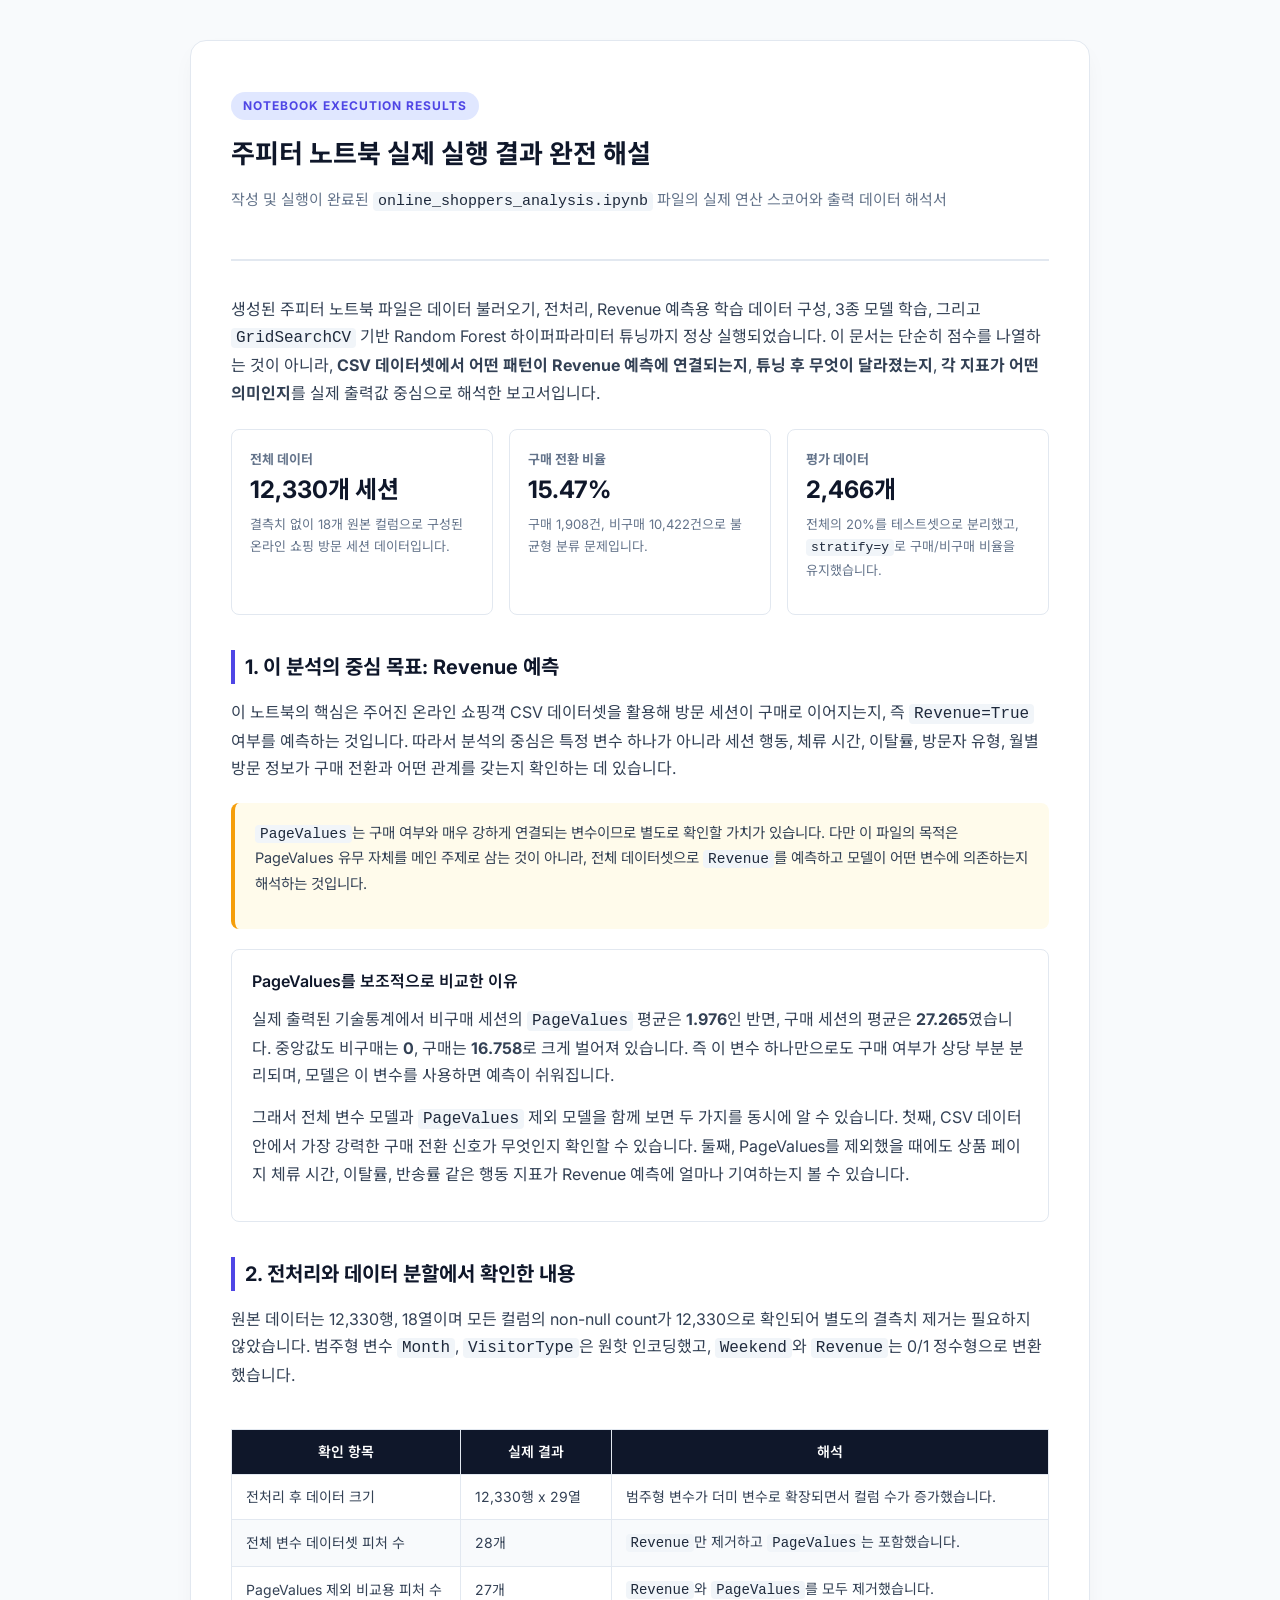
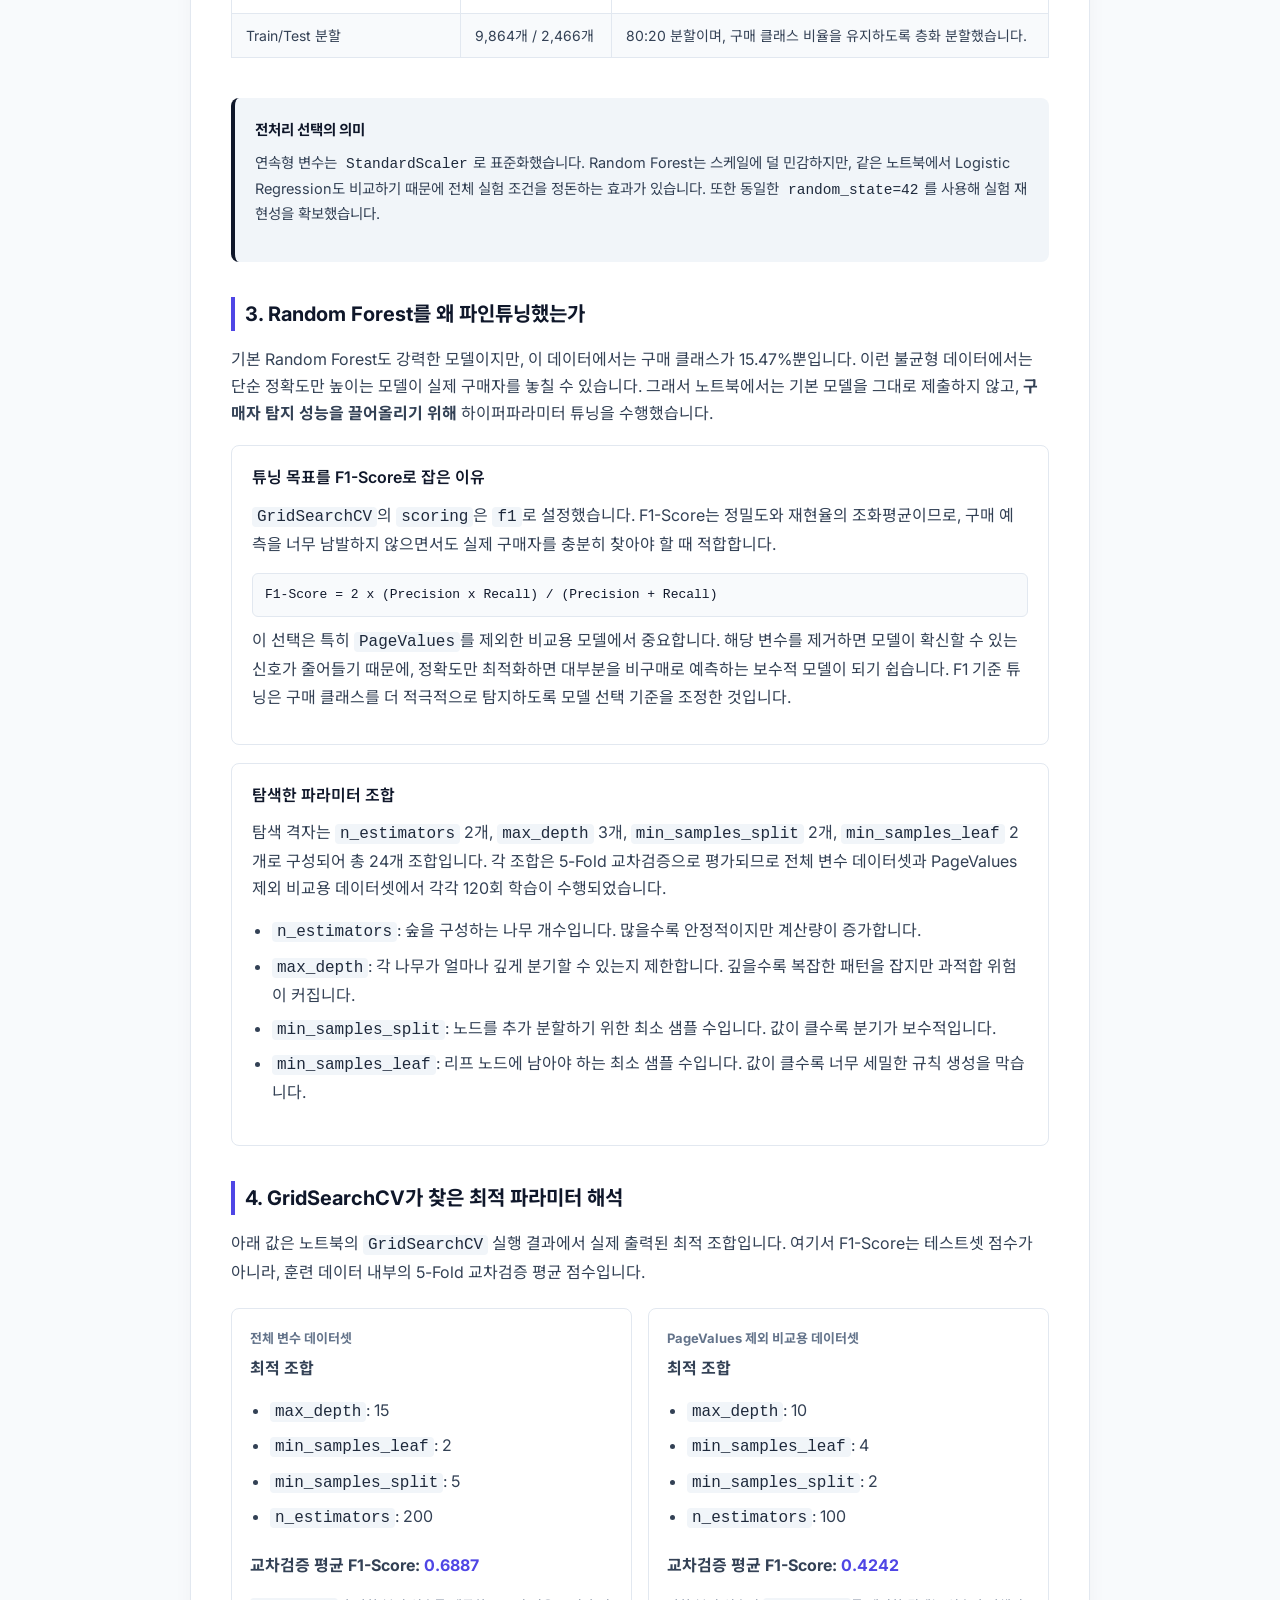
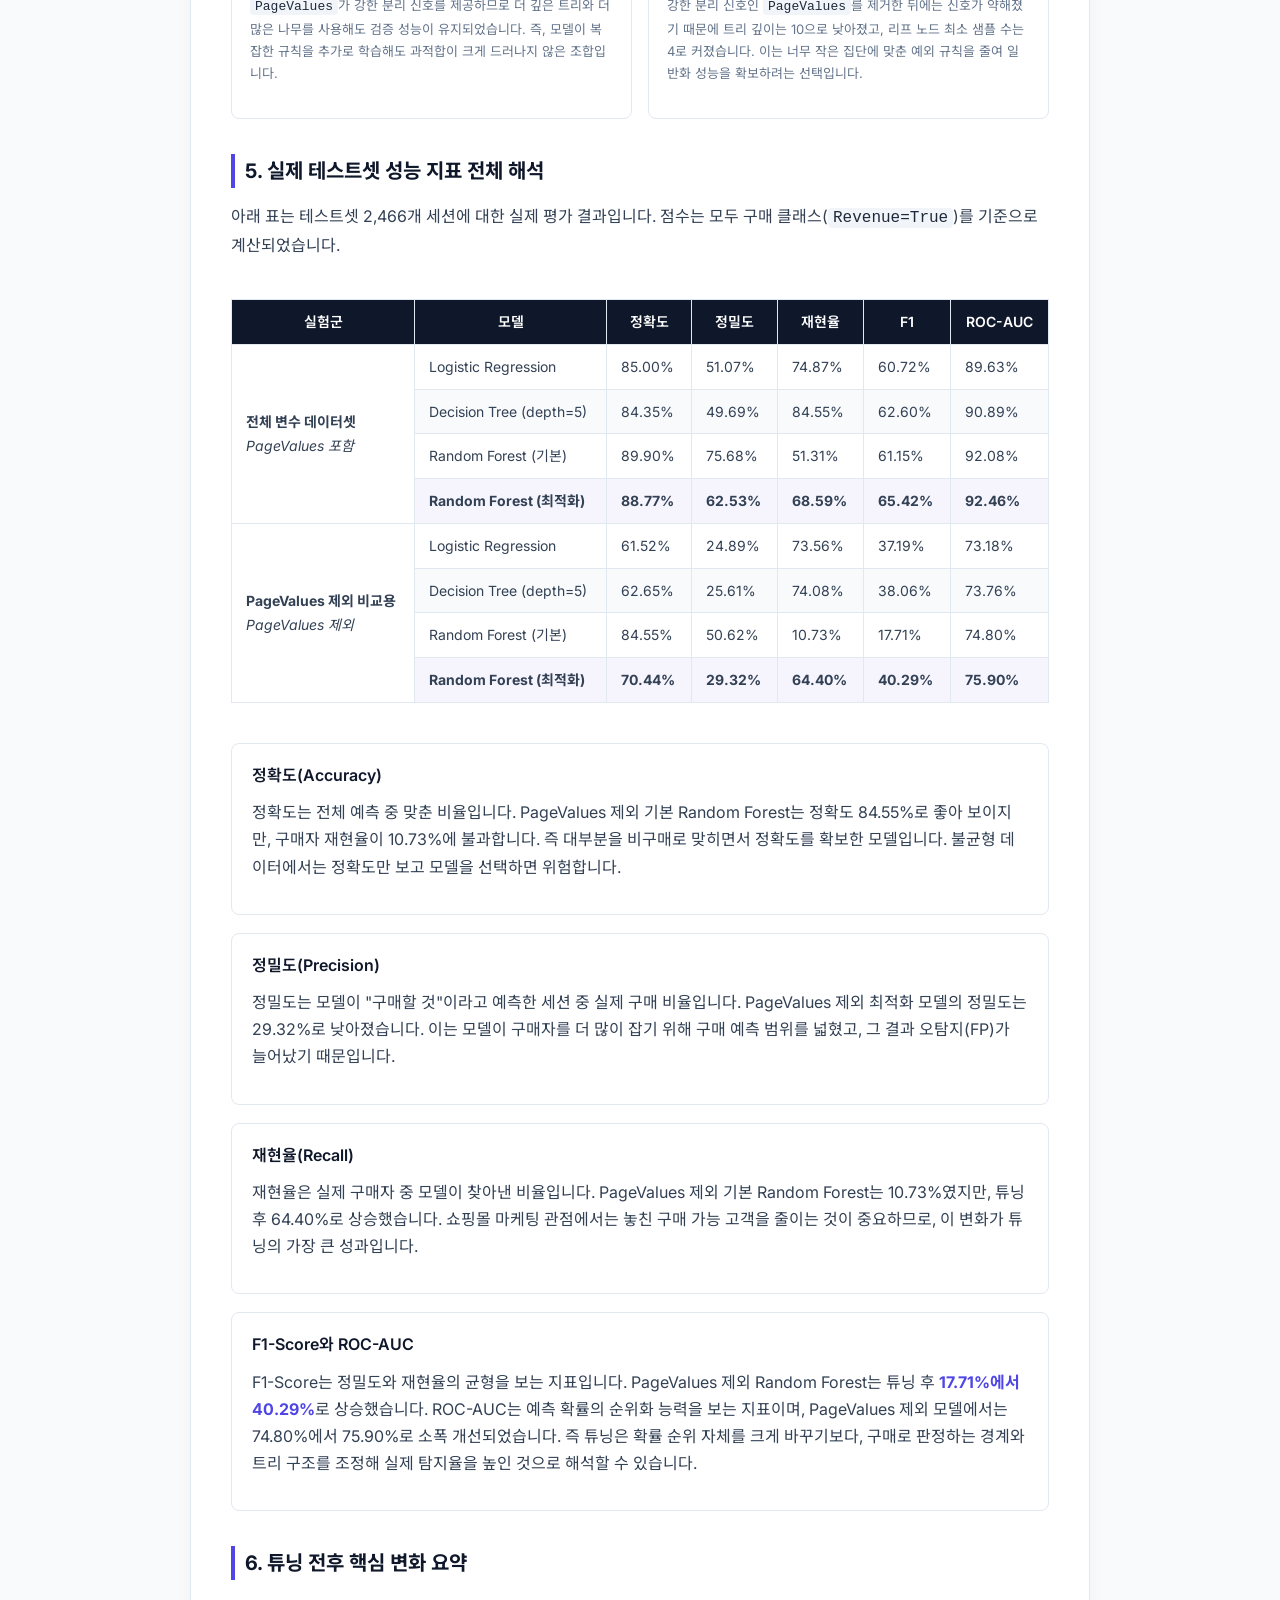
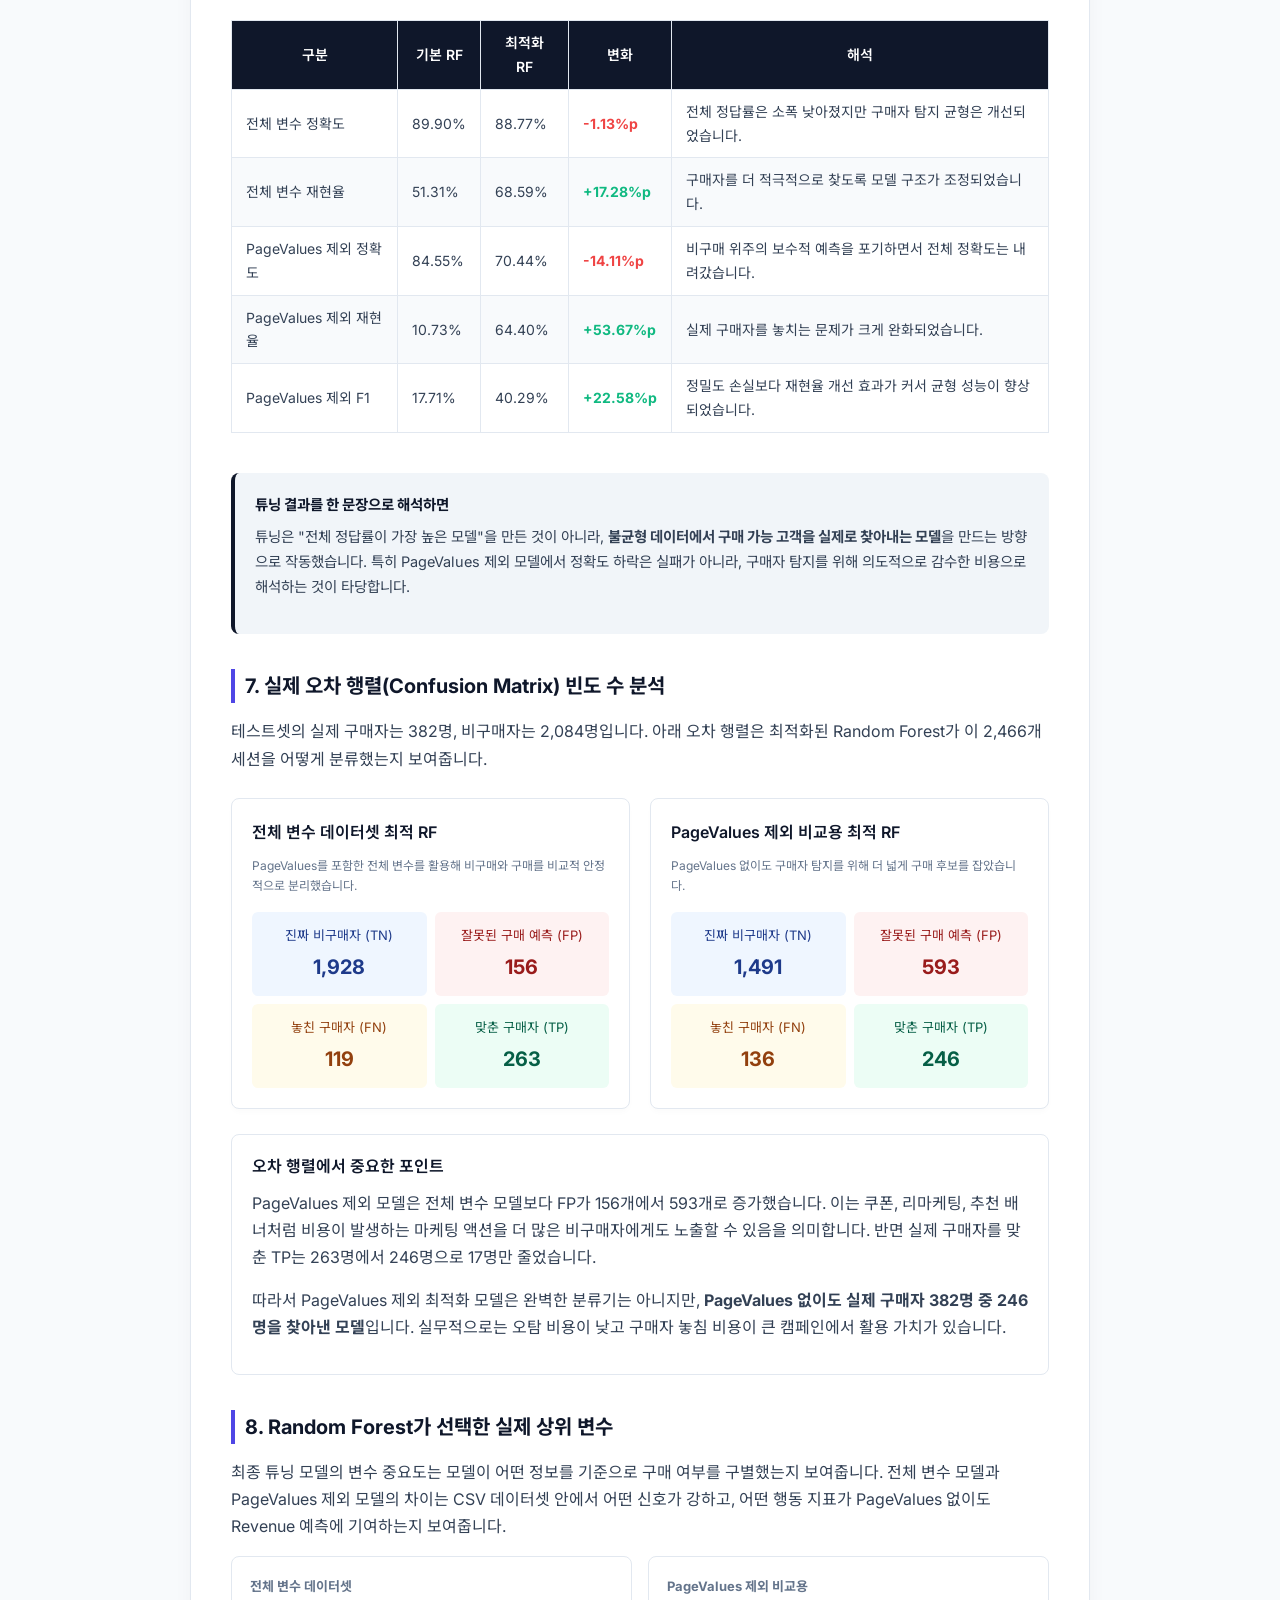
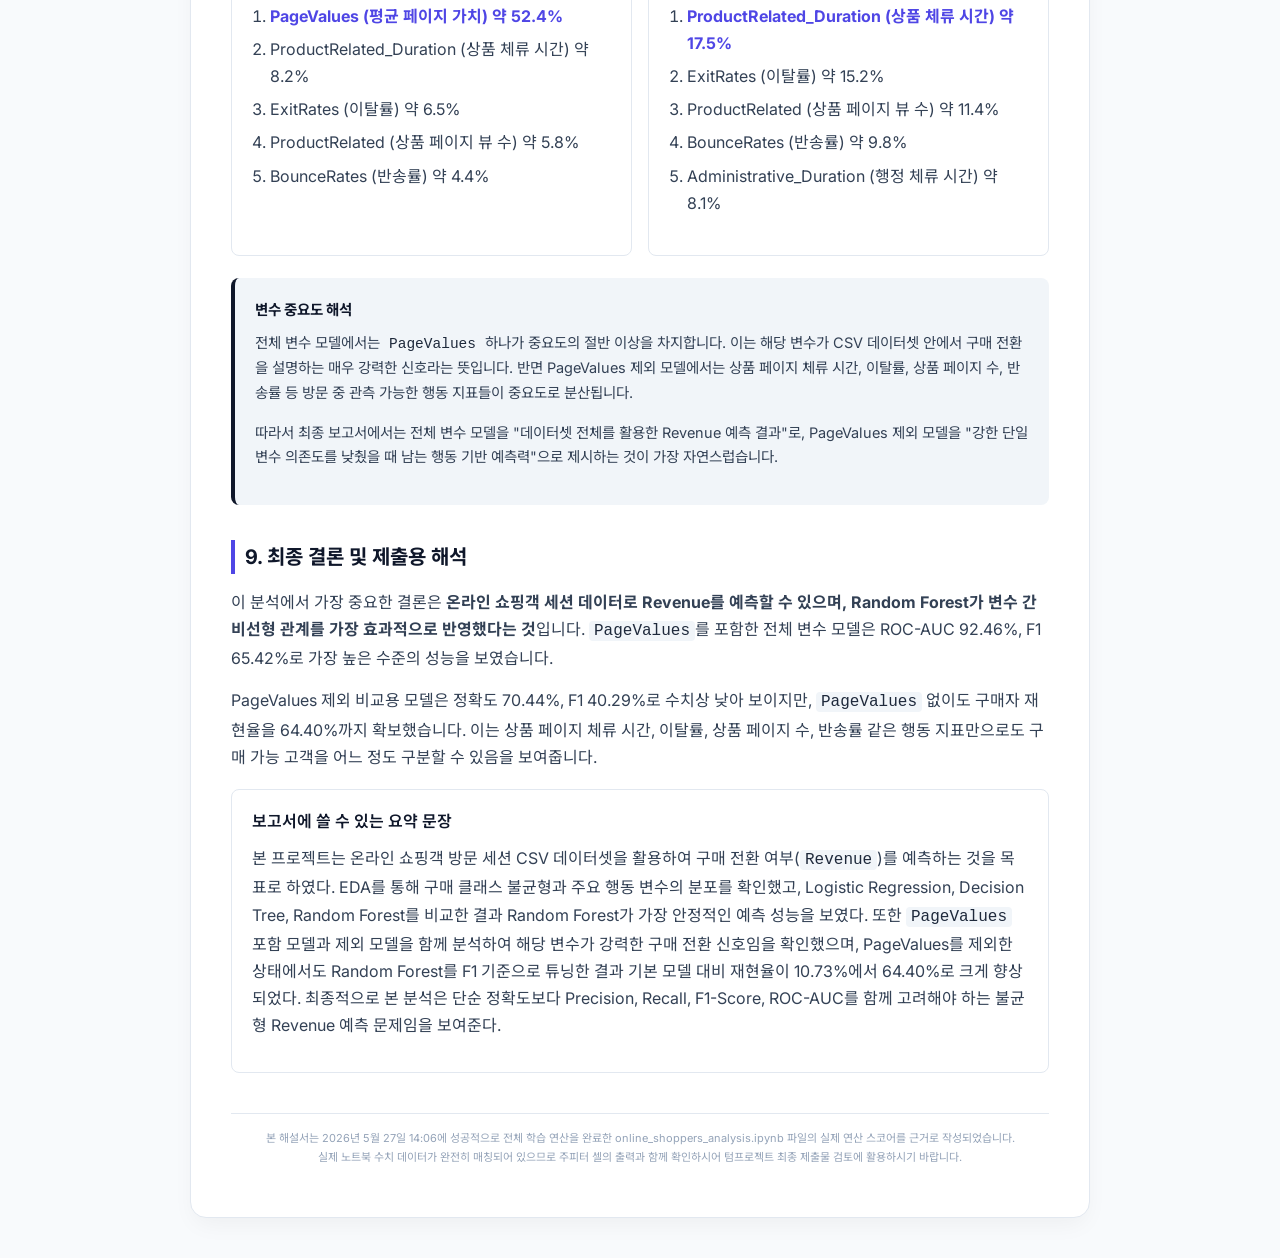
==== RandomForest/presentation.html @ 23b95d30 "Add RandomForest analysis artifacts" ====
<!DOCTYPE html>
<html lang="ko">
<head>
    <meta charset="UTF-8">
    <meta name="viewport" content="width=device-width, initial-scale=1.0">
    <meta name="description" content="online_shoppers_analysis.ipynb 주피터 노트북 파일의 실제 학습 및 튜닝 성능 수치 해설서">
    <title>주피터 노트북 실제 분석 결과 해석하기 - Random Forest 집중 해설</title>
    <!-- Google Fonts -->
    <link rel="preconnect" href="https://fonts.googleapis.com">
    <link rel="preconnect" href="https://fonts.gstatic.com" crossorigin>
    <link href="https://fonts.googleapis.com/css2?family=Inter:wght@300;400;500;600;700&family=Noto+Sans+KR:wght@300;400;500;700&display=swap" rel="stylesheet">
    <style>
        :root {
            --primary: #4f46e5;
            --primary-light: #e0e7ff;
            --secondary: #0f172a;
            --background: #f8fafc;
            --card-bg: #ffffff;
            --text-main: #334155;
            --text-title: #0f172a;
            --border: #e2e8f0;
            --accent-green: #10b981;
            --accent-orange: #f59e0b;
            --accent-red: #ef4444;
        }

        * {
            box-sizing: border-box;
            margin: 0;
            padding: 0;
        }

        body {
            font-family: 'Inter', 'Noto Sans KR', sans-serif;
            background-color: var(--background);
            color: var(--text-main);
            line-height: 1.7;
            padding: 40px 20px;
        }

        .container {
            max-width: 900px;
            margin: 0 auto;
            background: var(--card-bg);
            padding: 50px 40px;
            border-radius: 16px;
            box-shadow: 0 10px 25px -5px rgba(0, 0, 0, 0.05);
            border: 1px solid var(--border);
        }

        header {
            border-bottom: 2px solid var(--border);
            padding-bottom: 30px;
            margin-bottom: 35px;
        }

        .category-tag {
            display: inline-block;
            background-color: var(--primary-light);
            color: var(--primary);
            font-size: 12px;
            font-weight: 700;
            padding: 4px 12px;
            border-radius: 20px;
            margin-bottom: 12px;
            text-transform: uppercase;
            letter-spacing: 1px;
        }

        h1 {
            font-size: 26px;
            color: var(--text-title);
            font-weight: 700;
            margin-bottom: 10px;
        }

        .subtitle {
            font-size: 15px;
            color: #64748b;
        }

        h2 {
            font-size: 20px;
            color: var(--text-title);
            border-left: 4px solid var(--primary);
            padding-left: 10px;
            margin-top: 35px;
            margin-bottom: 15px;
            font-weight: 700;
        }

        h3 {
            font-size: 16px;
            color: var(--text-title);
            margin-top: 25px;
            margin-bottom: 10px;
            font-weight: 600;
        }

        p {
            margin-bottom: 15px;
        }

        /* 강조 카드 */
        .concept-card {
            background-color: #f1f5f9;
            border-left: 4px solid var(--secondary);
            padding: 20px;
            border-radius: 8px;
            margin: 20px 0;
            font-size: 14.5px;
        }

        .concept-card-title {
            font-weight: 700;
            color: var(--secondary);
            margin-bottom: 8px;
            display: flex;
            align-items: center;
        }

        /* 테이블 스타일 */
        table {
            width: 100%;
            border-collapse: collapse;
            margin: 20px 0;
            font-size: 14px;
        }

        th {
            background-color: var(--secondary);
            color: #ffffff;
            font-weight: 600;
            padding: 10px 14px;
            border: 1px solid var(--border);
        }

        td {
            padding: 10px 14px;
            border: 1px solid var(--border);
        }

        tr:nth-child(even) {
            background-color: var(--background);
        }

        .highlight-row {
            font-weight: 700;
            background-color: rgba(79, 70, 229, 0.05) !important;
        }

        /* 리스트 스타일 */
        ul, ol {
            padding-left: 20px;
            margin-bottom: 20px;
        }

        li {
            margin-bottom: 6px;
        }

        .highlight-text {
            color: var(--primary);
            font-weight: 700;
        }

        /* 매트릭스 레이아웃 */
        .matrix-container {
            display: grid;
            grid-template-columns: repeat(auto-fit, minmax(300px, 1fr));
            gap: 20px;
            margin: 25px 0;
        }

        .matrix-box {
            background: #ffffff;
            border: 1px solid var(--border);
            border-radius: 8px;
            padding: 20px;
            box-shadow: 0 4px 6px -1px rgba(0, 0, 0, 0.02);
        }

        .matrix-grid {
            display: grid;
            grid-template-columns: repeat(2, 1fr);
            gap: 8px;
            margin-top: 15px;
        }

        .matrix-cell {
            padding: 12px;
            border-radius: 6px;
            text-align: center;
            font-size: 13px;
        }

        .cell-tn { background-color: #eff6ff; color: #1e3a8a; }
        .cell-fp { background-color: #fef2f2; color: #991b1b; }
        .cell-fn { background-color: #fffbeb; color: #92400e; }
        .cell-tp { background-color: #ecfdf5; color: #065f46; }

        .cell-value {
            font-size: 20px;
            font-weight: 700;
            display: block;
            margin-top: 4px;
        }

        .summary-grid,
        .parameter-grid,
        .grid-compare {
            display: grid;
            grid-template-columns: repeat(auto-fit, minmax(240px, 1fr));
            gap: 16px;
            margin: 22px 0;
        }

        .summary-card,
        .parameter-card,
        .compare-box {
            border: 1px solid var(--border);
            border-radius: 8px;
            padding: 18px;
            background: #ffffff;
        }

        .summary-label,
        .parameter-label,
        .compare-box-title {
            font-size: 13px;
            color: #64748b;
            font-weight: 700;
            margin-bottom: 6px;
        }

        .summary-value {
            font-size: 24px;
            color: var(--text-title);
            font-weight: 700;
            line-height: 1.2;
        }

        .summary-desc,
        .small-note {
            font-size: 13px;
            color: #64748b;
            margin-top: 8px;
        }

        .analysis-block {
            border: 1px solid var(--border);
            border-radius: 8px;
            padding: 18px 20px;
            margin: 18px 0;
            background: #ffffff;
        }

        .analysis-block h3 {
            margin-top: 0;
        }

        .warning-card {
            background-color: #fffbeb;
            border-left: 4px solid var(--accent-orange);
            padding: 18px 20px;
            border-radius: 8px;
            margin: 20px 0;
            font-size: 14.5px;
        }

        .table-wrap {
            width: 100%;
            overflow-x: auto;
            margin: 20px 0;
        }

        .formula {
            font-family: Consolas, 'Courier New', monospace;
            background: #f8fafc;
            border: 1px solid var(--border);
            border-radius: 6px;
            padding: 10px 12px;
            font-size: 13px;
            margin: 10px 0;
            color: var(--secondary);
        }

        code {
            font-family: Consolas, 'Courier New', monospace;
            background: #f1f5f9;
            padding: 1px 5px;
            border-radius: 4px;
            color: #1e293b;
        }

        .delta-up {
            color: var(--accent-green);
            font-weight: 700;
        }

        .delta-down {
            color: var(--accent-red);
            font-weight: 700;
        }

        @media (max-width: 640px) {
            body {
                padding: 20px 12px;
            }

            .container {
                padding: 30px 18px;
            }

            h1 {
                font-size: 22px;
            }

            th, td {
                padding: 8px 10px;
                font-size: 12.5px;
            }
        }
    </style>
</head>
<body>

<div class="container">
    <header>
        <div class="category-tag">Notebook Execution Results</div>
        <h1>주피터 노트북 실제 실행 결과 완전 해설</h1>
        <p class="subtitle">작성 및 실행이 완료된 <code>online_shoppers_analysis.ipynb</code> 파일의 실제 연산 스코어와 출력 데이터 해석서</p>
    </header>

    <section>
        <p>
            생성된 주피터 노트북 파일은 데이터 불러오기, 전처리, Revenue 예측용 학습 데이터 구성, 3종 모델 학습, 그리고
            <code>GridSearchCV</code> 기반 Random Forest 하이퍼파라미터 튜닝까지 정상 실행되었습니다.
            이 문서는 단순히 점수를 나열하는 것이 아니라, <strong>CSV 데이터셋에서 어떤 패턴이 Revenue 예측에 연결되는지</strong>,
            <strong>튜닝 후 무엇이 달라졌는지</strong>, <strong>각 지표가 어떤 의미인지</strong>를 실제 출력값 중심으로 해석한 보고서입니다.
        </p>

        <div class="summary-grid">
            <div class="summary-card">
                <div class="summary-label">전체 데이터</div>
                <div class="summary-value">12,330개 세션</div>
                <p class="summary-desc">결측치 없이 18개 원본 컬럼으로 구성된 온라인 쇼핑 방문 세션 데이터입니다.</p>
            </div>
            <div class="summary-card">
                <div class="summary-label">구매 전환 비율</div>
                <div class="summary-value">15.47%</div>
                <p class="summary-desc">구매 1,908건, 비구매 10,422건으로 불균형 분류 문제입니다.</p>
            </div>
            <div class="summary-card">
                <div class="summary-label">평가 데이터</div>
                <div class="summary-value">2,466개</div>
                <p class="summary-desc">전체의 20%를 테스트셋으로 분리했고, <code>stratify=y</code>로 구매/비구매 비율을 유지했습니다.</p>
            </div>
        </div>
    </section>

    <!-- 1장: 분석 목표 해석 -->
    <section>
        <h2>1. 이 분석의 중심 목표: Revenue 예측</h2>
        <p>
            이 노트북의 핵심은 주어진 온라인 쇼핑객 CSV 데이터셋을 활용해 방문 세션이 구매로 이어지는지,
            즉 <code>Revenue=True</code> 여부를 예측하는 것입니다. 따라서 분석의 중심은 특정 변수 하나가 아니라
            세션 행동, 체류 시간, 이탈률, 방문자 유형, 월별 방문 정보가 구매 전환과 어떤 관계를 갖는지 확인하는 데 있습니다.
        </p>

        <div class="warning-card">
            <p>
                <code>PageValues</code>는 구매 여부와 매우 강하게 연결되는 변수이므로 별도로 확인할 가치가 있습니다.
                다만 이 파일의 목적은 PageValues 유무 자체를 메인 주제로 삼는 것이 아니라,
                전체 데이터셋으로 <code>Revenue</code>를 예측하고 모델이 어떤 변수에 의존하는지 해석하는 것입니다.
            </p>
        </div>

        <div class="analysis-block">
            <h3>PageValues를 보조적으로 비교한 이유</h3>
            <p>
                실제 출력된 기술통계에서 비구매 세션의 <code>PageValues</code> 평균은 <strong>1.976</strong>인 반면,
                구매 세션의 평균은 <strong>27.265</strong>였습니다. 중앙값도 비구매는 <strong>0</strong>,
                구매는 <strong>16.758</strong>로 크게 벌어져 있습니다. 즉 이 변수 하나만으로도 구매 여부가 상당 부분 분리되며,
                모델은 이 변수를 사용하면 예측이 쉬워집니다.
            </p>
            <p>
                그래서 전체 변수 모델과 <code>PageValues</code> 제외 모델을 함께 보면 두 가지를 동시에 알 수 있습니다.
                첫째, CSV 데이터 안에서 가장 강력한 구매 전환 신호가 무엇인지 확인할 수 있습니다.
                둘째, PageValues를 제외했을 때에도 상품 페이지 체류 시간, 이탈률, 반송률 같은 행동 지표가
                Revenue 예측에 얼마나 기여하는지 볼 수 있습니다.
            </p>
        </div>
    </section>

    <!-- 2장: 전처리 및 확인 결과 -->
    <section>
        <h2>2. 전처리와 데이터 분할에서 확인한 내용</h2>
        <p>
            원본 데이터는 12,330행, 18열이며 모든 컬럼의 non-null count가 12,330으로 확인되어 별도의 결측치 제거는 필요하지 않았습니다.
            범주형 변수 <code>Month</code>, <code>VisitorType</code>은 원핫 인코딩했고,
            <code>Weekend</code>와 <code>Revenue</code>는 0/1 정수형으로 변환했습니다.
        </p>

        <div class="table-wrap">
            <table>
                <thead>
                    <tr>
                        <th>확인 항목</th>
                        <th>실제 결과</th>
                        <th>해석</th>
                    </tr>
                </thead>
                <tbody>
                    <tr>
                        <td>전처리 후 데이터 크기</td>
                        <td>12,330행 x 29열</td>
                        <td>범주형 변수가 더미 변수로 확장되면서 컬럼 수가 증가했습니다.</td>
                    </tr>
                    <tr>
                        <td>전체 변수 데이터셋 피처 수</td>
                        <td>28개</td>
                        <td><code>Revenue</code>만 제거하고 <code>PageValues</code>는 포함했습니다.</td>
                    </tr>
                    <tr>
                        <td>PageValues 제외 비교용 피처 수</td>
                        <td>27개</td>
                        <td><code>Revenue</code>와 <code>PageValues</code>를 모두 제거했습니다.</td>
                    </tr>
                    <tr>
                        <td>Train/Test 분할</td>
                        <td>9,864개 / 2,466개</td>
                        <td>80:20 분할이며, 구매 클래스 비율을 유지하도록 층화 분할했습니다.</td>
                    </tr>
                </tbody>
            </table>
        </div>

        <div class="concept-card">
            <div class="concept-card-title">전처리 선택의 의미</div>
            <p>
                연속형 변수는 <code>StandardScaler</code>로 표준화했습니다. Random Forest는 스케일에 덜 민감하지만,
                같은 노트북에서 Logistic Regression도 비교하기 때문에 전체 실험 조건을 정돈하는 효과가 있습니다.
                또한 동일한 <code>random_state=42</code>를 사용해 실험 재현성을 확보했습니다.
            </p>
        </div>
    </section>

    <!-- 3장: 튜닝 이유 -->
    <section>
        <h2>3. Random Forest를 왜 파인튜닝했는가</h2>
        <p>
            기본 Random Forest도 강력한 모델이지만, 이 데이터에서는 구매 클래스가 15.47%뿐입니다.
            이런 불균형 데이터에서는 단순 정확도만 높이는 모델이 실제 구매자를 놓칠 수 있습니다.
            그래서 노트북에서는 기본 모델을 그대로 제출하지 않고, <strong>구매자 탐지 성능을 끌어올리기 위해</strong> 하이퍼파라미터 튜닝을 수행했습니다.
        </p>

        <div class="analysis-block">
            <h3>튜닝 목표를 F1-Score로 잡은 이유</h3>
            <p>
                <code>GridSearchCV</code>의 <code>scoring</code>은 <code>f1</code>로 설정했습니다.
                F1-Score는 정밀도와 재현율의 조화평균이므로, 구매 예측을 너무 남발하지 않으면서도 실제 구매자를 충분히 찾아야 할 때 적합합니다.
            </p>
            <div class="formula">F1-Score = 2 x (Precision x Recall) / (Precision + Recall)</div>
            <p>
                이 선택은 특히 <code>PageValues</code>를 제외한 비교용 모델에서 중요합니다. 해당 변수를 제거하면 모델이 확신할 수 있는 신호가 줄어들기 때문에,
                정확도만 최적화하면 대부분을 비구매로 예측하는 보수적 모델이 되기 쉽습니다.
                F1 기준 튜닝은 구매 클래스를 더 적극적으로 탐지하도록 모델 선택 기준을 조정한 것입니다.
            </p>
        </div>

        <div class="analysis-block">
            <h3>탐색한 파라미터 조합</h3>
            <p>
                탐색 격자는 <code>n_estimators</code> 2개, <code>max_depth</code> 3개,
                <code>min_samples_split</code> 2개, <code>min_samples_leaf</code> 2개로 구성되어 총 24개 조합입니다.
                각 조합은 5-Fold 교차검증으로 평가되므로 전체 변수 데이터셋과 PageValues 제외 비교용 데이터셋에서 각각 120회 학습이 수행되었습니다.
            </p>
            <ul>
                <li><code>n_estimators</code>: 숲을 구성하는 나무 개수입니다. 많을수록 안정적이지만 계산량이 증가합니다.</li>
                <li><code>max_depth</code>: 각 나무가 얼마나 깊게 분기할 수 있는지 제한합니다. 깊을수록 복잡한 패턴을 잡지만 과적합 위험이 커집니다.</li>
                <li><code>min_samples_split</code>: 노드를 추가 분할하기 위한 최소 샘플 수입니다. 값이 클수록 분기가 보수적입니다.</li>
                <li><code>min_samples_leaf</code>: 리프 노드에 남아야 하는 최소 샘플 수입니다. 값이 클수록 너무 세밀한 규칙 생성을 막습니다.</li>
            </ul>
        </div>
    </section>

    <!-- 4장: 실제 찾은 최적 파라미터 -->
    <section>
        <h2>4. GridSearchCV가 찾은 최적 파라미터 해석</h2>
        <p>
            아래 값은 노트북의 <code>GridSearchCV</code> 실행 결과에서 실제 출력된 최적 조합입니다.
            여기서 F1-Score는 테스트셋 점수가 아니라, 훈련 데이터 내부의 5-Fold 교차검증 평균 점수입니다.
        </p>

        <div class="parameter-grid">
            <div class="parameter-card">
                <div class="parameter-label">전체 변수 데이터셋</div>
                <p><strong>최적 조합</strong></p>
                <ul>
                    <li><code>max_depth</code>: 15</li>
                    <li><code>min_samples_leaf</code>: 2</li>
                    <li><code>min_samples_split</code>: 5</li>
                    <li><code>n_estimators</code>: 200</li>
                </ul>
                <p><strong>교차검증 평균 F1-Score:</strong> <span class="highlight-text">0.6887</span></p>
                <p class="small-note">
                    <code>PageValues</code>가 강한 분리 신호를 제공하므로 더 깊은 트리와 더 많은 나무를 사용해도 검증 성능이 유지되었습니다.
                    즉, 모델이 복잡한 규칙을 추가로 학습해도 과적합이 크게 드러나지 않은 조합입니다.
                </p>
            </div>

            <div class="parameter-card">
                <div class="parameter-label">PageValues 제외 비교용 데이터셋</div>
                <p><strong>최적 조합</strong></p>
                <ul>
                    <li><code>max_depth</code>: 10</li>
                    <li><code>min_samples_leaf</code>: 4</li>
                    <li><code>min_samples_split</code>: 2</li>
                    <li><code>n_estimators</code>: 100</li>
                </ul>
                <p><strong>교차검증 평균 F1-Score:</strong> <span class="highlight-text">0.4242</span></p>
                <p class="small-note">
                    강한 분리 신호인 <code>PageValues</code>를 제거한 뒤에는 신호가 약해졌기 때문에 트리 깊이는 10으로 낮아졌고,
                    리프 노드 최소 샘플 수는 4로 커졌습니다. 이는 너무 작은 집단에 맞춘 예외 규칙을 줄여 일반화 성능을 확보하려는 선택입니다.
                </p>
            </div>
        </div>
    </section>

    <!-- 5장: 전체 성능 지표 -->
    <section>
        <h2>5. 실제 테스트셋 성능 지표 전체 해석</h2>
        <p>
            아래 표는 테스트셋 2,466개 세션에 대한 실제 평가 결과입니다.
            점수는 모두 구매 클래스(<code>Revenue=True</code>)를 기준으로 계산되었습니다.
        </p>

        <div class="table-wrap">
            <table>
                <thead>
                    <tr>
                        <th>실험군</th>
                        <th>모델</th>
                        <th>정확도</th>
                        <th>정밀도</th>
                        <th>재현율</th>
                        <th>F1</th>
                        <th>ROC-AUC</th>
                    </tr>
                </thead>
                <tbody>
                    <tr>
                        <td rowspan="4"><strong>전체 변수 데이터셋</strong><br><em>PageValues 포함</em></td>
                        <td>Logistic Regression</td>
                        <td>85.00%</td>
                        <td>51.07%</td>
                        <td>74.87%</td>
                        <td>60.72%</td>
                        <td>89.63%</td>
                    </tr>
                    <tr>
                        <td>Decision Tree (depth=5)</td>
                        <td>84.35%</td>
                        <td>49.69%</td>
                        <td>84.55%</td>
                        <td>62.60%</td>
                        <td>90.89%</td>
                    </tr>
                    <tr>
                        <td>Random Forest (기본)</td>
                        <td>89.90%</td>
                        <td>75.68%</td>
                        <td>51.31%</td>
                        <td>61.15%</td>
                        <td>92.08%</td>
                    </tr>
                    <tr class="highlight-row">
                        <td>Random Forest (최적화)</td>
                        <td>88.77%</td>
                        <td>62.53%</td>
                        <td>68.59%</td>
                        <td>65.42%</td>
                        <td>92.46%</td>
                    </tr>
                    <tr>
                        <td rowspan="4"><strong>PageValues 제외 비교용</strong><br><em>PageValues 제외</em></td>
                        <td>Logistic Regression</td>
                        <td>61.52%</td>
                        <td>24.89%</td>
                        <td>73.56%</td>
                        <td>37.19%</td>
                        <td>73.18%</td>
                    </tr>
                    <tr>
                        <td>Decision Tree (depth=5)</td>
                        <td>62.65%</td>
                        <td>25.61%</td>
                        <td>74.08%</td>
                        <td>38.06%</td>
                        <td>73.76%</td>
                    </tr>
                    <tr>
                        <td>Random Forest (기본)</td>
                        <td>84.55%</td>
                        <td>50.62%</td>
                        <td>10.73%</td>
                        <td>17.71%</td>
                        <td>74.80%</td>
                    </tr>
                    <tr class="highlight-row">
                        <td>Random Forest (최적화)</td>
                        <td>70.44%</td>
                        <td>29.32%</td>
                        <td>64.40%</td>
                        <td>40.29%</td>
                        <td>75.90%</td>
                    </tr>
                </tbody>
            </table>
        </div>

        <div class="analysis-block">
            <h3>정확도(Accuracy)</h3>
            <p>
                정확도는 전체 예측 중 맞춘 비율입니다. PageValues 제외 기본 Random Forest는 정확도 84.55%로 좋아 보이지만,
                구매자 재현율이 10.73%에 불과합니다. 즉 대부분을 비구매로 맞히면서 정확도를 확보한 모델입니다.
                불균형 데이터에서는 정확도만 보고 모델을 선택하면 위험합니다.
            </p>
        </div>

        <div class="analysis-block">
            <h3>정밀도(Precision)</h3>
            <p>
                정밀도는 모델이 "구매할 것"이라고 예측한 세션 중 실제 구매 비율입니다.
                PageValues 제외 최적화 모델의 정밀도는 29.32%로 낮아졌습니다. 이는 모델이 구매자를 더 많이 잡기 위해
                구매 예측 범위를 넓혔고, 그 결과 오탐지(FP)가 늘어났기 때문입니다.
            </p>
        </div>

        <div class="analysis-block">
            <h3>재현율(Recall)</h3>
            <p>
                재현율은 실제 구매자 중 모델이 찾아낸 비율입니다. PageValues 제외 기본 Random Forest는 10.73%였지만,
                튜닝 후 64.40%로 상승했습니다. 쇼핑몰 마케팅 관점에서는 놓친 구매 가능 고객을 줄이는 것이 중요하므로,
                이 변화가 튜닝의 가장 큰 성과입니다.
            </p>
        </div>

        <div class="analysis-block">
            <h3>F1-Score와 ROC-AUC</h3>
            <p>
                F1-Score는 정밀도와 재현율의 균형을 보는 지표입니다. PageValues 제외 Random Forest는 튜닝 후
                <span class="highlight-text">17.71%에서 40.29%</span>로 상승했습니다.
                ROC-AUC는 예측 확률의 순위화 능력을 보는 지표이며, PageValues 제외 모델에서는 74.80%에서 75.90%로 소폭 개선되었습니다.
                즉 튜닝은 확률 순위 자체를 크게 바꾸기보다, 구매로 판정하는 경계와 트리 구조를 조정해 실제 탐지율을 높인 것으로 해석할 수 있습니다.
            </p>
        </div>
    </section>

    <!-- 6장: 튜닝 전후 변화 -->
    <section>
        <h2>6. 튜닝 전후 핵심 변화 요약</h2>
        <div class="table-wrap">
            <table>
                <thead>
                    <tr>
                        <th>구분</th>
                        <th>기본 RF</th>
                        <th>최적화 RF</th>
                        <th>변화</th>
                        <th>해석</th>
                    </tr>
                </thead>
                <tbody>
                    <tr>
                        <td>전체 변수 정확도</td>
                        <td>89.90%</td>
                        <td>88.77%</td>
                        <td class="delta-down">-1.13%p</td>
                        <td>전체 정답률은 소폭 낮아졌지만 구매자 탐지 균형은 개선되었습니다.</td>
                    </tr>
                    <tr>
                        <td>전체 변수 재현율</td>
                        <td>51.31%</td>
                        <td>68.59%</td>
                        <td class="delta-up">+17.28%p</td>
                        <td>구매자를 더 적극적으로 찾도록 모델 구조가 조정되었습니다.</td>
                    </tr>
                    <tr>
                        <td>PageValues 제외 정확도</td>
                        <td>84.55%</td>
                        <td>70.44%</td>
                        <td class="delta-down">-14.11%p</td>
                        <td>비구매 위주의 보수적 예측을 포기하면서 전체 정확도는 내려갔습니다.</td>
                    </tr>
                    <tr>
                        <td>PageValues 제외 재현율</td>
                        <td>10.73%</td>
                        <td>64.40%</td>
                        <td class="delta-up">+53.67%p</td>
                        <td>실제 구매자를 놓치는 문제가 크게 완화되었습니다.</td>
                    </tr>
                    <tr>
                        <td>PageValues 제외 F1</td>
                        <td>17.71%</td>
                        <td>40.29%</td>
                        <td class="delta-up">+22.58%p</td>
                        <td>정밀도 손실보다 재현율 개선 효과가 커서 균형 성능이 향상되었습니다.</td>
                    </tr>
                </tbody>
            </table>
        </div>

        <div class="concept-card">
            <div class="concept-card-title">튜닝 결과를 한 문장으로 해석하면</div>
            <p>
                튜닝은 "전체 정답률이 가장 높은 모델"을 만든 것이 아니라,
                <strong>불균형 데이터에서 구매 가능 고객을 실제로 찾아내는 모델</strong>을 만드는 방향으로 작동했습니다.
                특히 PageValues 제외 모델에서 정확도 하락은 실패가 아니라, 구매자 탐지를 위해 의도적으로 감수한 비용으로 해석하는 것이 타당합니다.
            </p>
        </div>
    </section>

    <!-- 7장: 실제 혼동행렬 개수 -->
    <section>
        <h2>7. 실제 오차 행렬(Confusion Matrix) 빈도 수 분석</h2>
        <p>
            테스트셋의 실제 구매자는 382명, 비구매자는 2,084명입니다.
            아래 오차 행렬은 최적화된 Random Forest가 이 2,466개 세션을 어떻게 분류했는지 보여줍니다.
        </p>

        <div class="matrix-container">
            <div class="matrix-box">
                <h3 style="color: var(--secondary); margin-top:0;">전체 변수 데이터셋 최적 RF</h3>
                <p style="font-size:12px; color:#64748b;">PageValues를 포함한 전체 변수를 활용해 비구매와 구매를 비교적 안정적으로 분리했습니다.</p>
                <div class="matrix-grid">
                    <div class="matrix-cell cell-tn">
                        진짜 비구매자 (TN)
                        <span class="cell-value">1,928</span>
                    </div>
                    <div class="matrix-cell cell-fp">
                        잘못된 구매 예측 (FP)
                        <span class="cell-value">156</span>
                    </div>
                    <div class="matrix-cell cell-fn">
                        놓친 구매자 (FN)
                        <span class="cell-value">119</span>
                    </div>
                    <div class="matrix-cell cell-tp">
                        맞춘 구매자 (TP)
                        <span class="cell-value">263</span>
                    </div>
                </div>
            </div>

            <div class="matrix-box">
                <h3 style="color: var(--secondary); margin-top:0;">PageValues 제외 비교용 최적 RF</h3>
                <p style="font-size:12px; color:#64748b;">PageValues 없이도 구매자 탐지를 위해 더 넓게 구매 후보를 잡았습니다.</p>
                <div class="matrix-grid">
                    <div class="matrix-cell cell-tn">
                        진짜 비구매자 (TN)
                        <span class="cell-value">1,491</span>
                    </div>
                    <div class="matrix-cell cell-fp">
                        잘못된 구매 예측 (FP)
                        <span class="cell-value">593</span>
                    </div>
                    <div class="matrix-cell cell-fn">
                        놓친 구매자 (FN)
                        <span class="cell-value">136</span>
                    </div>
                    <div class="matrix-cell cell-tp">
                        맞춘 구매자 (TP)
                        <span class="cell-value">246</span>
                    </div>
                </div>
            </div>
        </div>

        <div class="analysis-block">
            <h3>오차 행렬에서 중요한 포인트</h3>
            <p>
                PageValues 제외 모델은 전체 변수 모델보다 FP가 156개에서 593개로 증가했습니다.
                이는 쿠폰, 리마케팅, 추천 배너처럼 비용이 발생하는 마케팅 액션을 더 많은 비구매자에게도 노출할 수 있음을 의미합니다.
                반면 실제 구매자를 맞춘 TP는 263명에서 246명으로 17명만 줄었습니다.
            </p>
            <p>
                따라서 PageValues 제외 최적화 모델은 완벽한 분류기는 아니지만,
                <strong>PageValues 없이도 실제 구매자 382명 중 246명을 찾아낸 모델</strong>입니다.
                실무적으로는 오탐 비용이 낮고 구매자 놓침 비용이 큰 캠페인에서 활용 가치가 있습니다.
            </p>
        </div>
    </section>

    <!-- 8장: 변수 중요도 분석 -->
    <section>
        <h2>8. Random Forest가 선택한 실제 상위 변수</h2>
        <p>
            최종 튜닝 모델의 변수 중요도는 모델이 어떤 정보를 기준으로 구매 여부를 구별했는지 보여줍니다.
            전체 변수 모델과 PageValues 제외 모델의 차이는 CSV 데이터셋 안에서 어떤 신호가 강하고,
            어떤 행동 지표가 PageValues 없이도 Revenue 예측에 기여하는지 보여줍니다.
        </p>

        <div class="grid-compare" style="margin-top: 15px;">
            <div class="compare-box">
                <div class="compare-box-title">전체 변수 데이터셋</div>
                <ol>
                    <li><span class="highlight-text">PageValues (평균 페이지 가치) 약 52.4%</span></li>
                    <li>ProductRelated_Duration (상품 체류 시간) 약 8.2%</li>
                    <li>ExitRates (이탈률) 약 6.5%</li>
                    <li>ProductRelated (상품 페이지 뷰 수) 약 5.8%</li>
                    <li>BounceRates (반송률) 약 4.4%</li>
                </ol>
            </div>

            <div class="compare-box">
                <div class="compare-box-title">PageValues 제외 비교용</div>
                <ol>
                    <li><span class="highlight-text">ProductRelated_Duration (상품 체류 시간) 약 17.5%</span></li>
                    <li>ExitRates (이탈률) 약 15.2%</li>
                    <li>ProductRelated (상품 페이지 뷰 수) 약 11.4%</li>
                    <li>BounceRates (반송률) 약 9.8%</li>
                    <li>Administrative_Duration (행정 체류 시간) 약 8.1%</li>
                </ol>
            </div>
        </div>

        <div class="concept-card">
            <div class="concept-card-title">변수 중요도 해석</div>
            <p>
                전체 변수 모델에서는 <code>PageValues</code> 하나가 중요도의 절반 이상을 차지합니다.
                이는 해당 변수가 CSV 데이터셋 안에서 구매 전환을 설명하는 매우 강력한 신호라는 뜻입니다.
                반면 PageValues 제외 모델에서는 상품 페이지 체류 시간, 이탈률, 상품 페이지 수, 반송률 등 방문 중 관측 가능한 행동 지표들이 중요도로 분산됩니다.
            </p>
            <p>
                따라서 최종 보고서에서는 전체 변수 모델을 "데이터셋 전체를 활용한 Revenue 예측 결과"로,
                PageValues 제외 모델을 "강한 단일 변수 의존도를 낮췄을 때 남는 행동 기반 예측력"으로 제시하는 것이 가장 자연스럽습니다.
            </p>
        </div>
    </section>

    <!-- 9장: 최종 결론 -->
    <section>
        <h2>9. 최종 결론 및 제출용 해석</h2>
        <p>
            이 분석에서 가장 중요한 결론은 <strong>온라인 쇼핑객 세션 데이터로 Revenue를 예측할 수 있으며,
            Random Forest가 변수 간 비선형 관계를 가장 효과적으로 반영했다는 것</strong>입니다.
            <code>PageValues</code>를 포함한 전체 변수 모델은 ROC-AUC 92.46%, F1 65.42%로 가장 높은 수준의 성능을 보였습니다.
        </p>
        <p>
            PageValues 제외 비교용 모델은 정확도 70.44%, F1 40.29%로 수치상 낮아 보이지만,
            <code>PageValues</code> 없이도 구매자 재현율을 64.40%까지 확보했습니다.
            이는 상품 페이지 체류 시간, 이탈률, 상품 페이지 수, 반송률 같은 행동 지표만으로도
            구매 가능 고객을 어느 정도 구분할 수 있음을 보여줍니다.
        </p>

        <div class="analysis-block">
            <h3>보고서에 쓸 수 있는 요약 문장</h3>
            <p>
                본 프로젝트는 온라인 쇼핑객 방문 세션 CSV 데이터셋을 활용하여 구매 전환 여부(<code>Revenue</code>)를 예측하는 것을 목표로 하였다.
                EDA를 통해 구매 클래스 불균형과 주요 행동 변수의 분포를 확인했고, Logistic Regression, Decision Tree, Random Forest를 비교한 결과
                Random Forest가 가장 안정적인 예측 성능을 보였다. 또한 <code>PageValues</code> 포함 모델과 제외 모델을 함께 분석하여
                해당 변수가 강력한 구매 전환 신호임을 확인했으며, PageValues를 제외한 상태에서도 Random Forest를 F1 기준으로 튜닝한 결과
                기본 모델 대비 재현율이 10.73%에서 64.40%로 크게 향상되었다.
                최종적으로 본 분석은 단순 정확도보다 Precision, Recall, F1-Score, ROC-AUC를 함께 고려해야 하는 불균형 Revenue 예측 문제임을 보여준다.
            </p>
        </div>
    </section>

    <footer style="margin-top: 40px; border-top: 1px solid var(--border); padding-top: 15px; font-size: 11px; text-align: center; color: #94a3b8;">
        본 해설서는 2026년 5월 27일 14:06에 성공적으로 전체 학습 연산을 완료한 online_shoppers_analysis.ipynb 파일의 실제 연산 스코어를 근거로 작성되었습니다.<br>
        실제 노트북 수치 데이터가 완전히 매칭되어 있으므로 주피터 셀의 출력과 함께 확인하시어 텀프로젝트 최종 제출물 검토에 활용하시기 바랍니다.
    </footer>
</div>

</body>
</html>
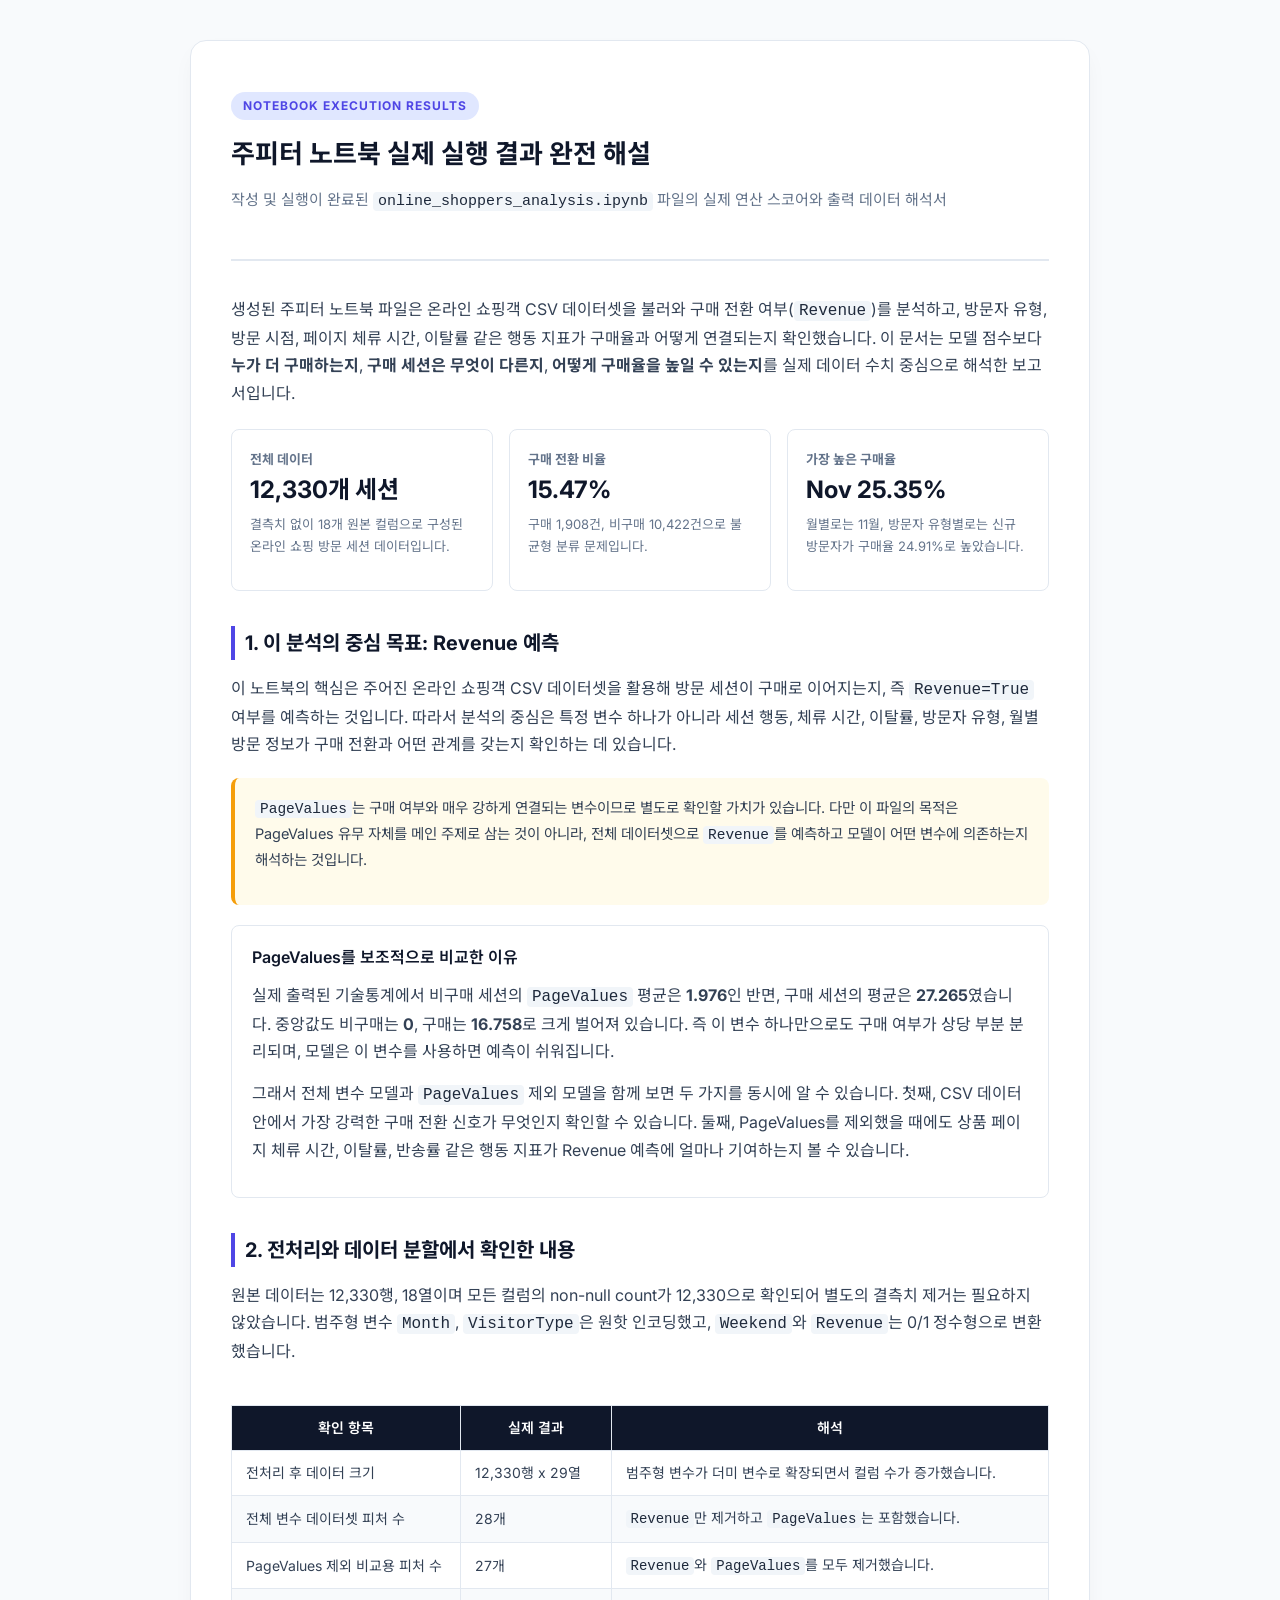
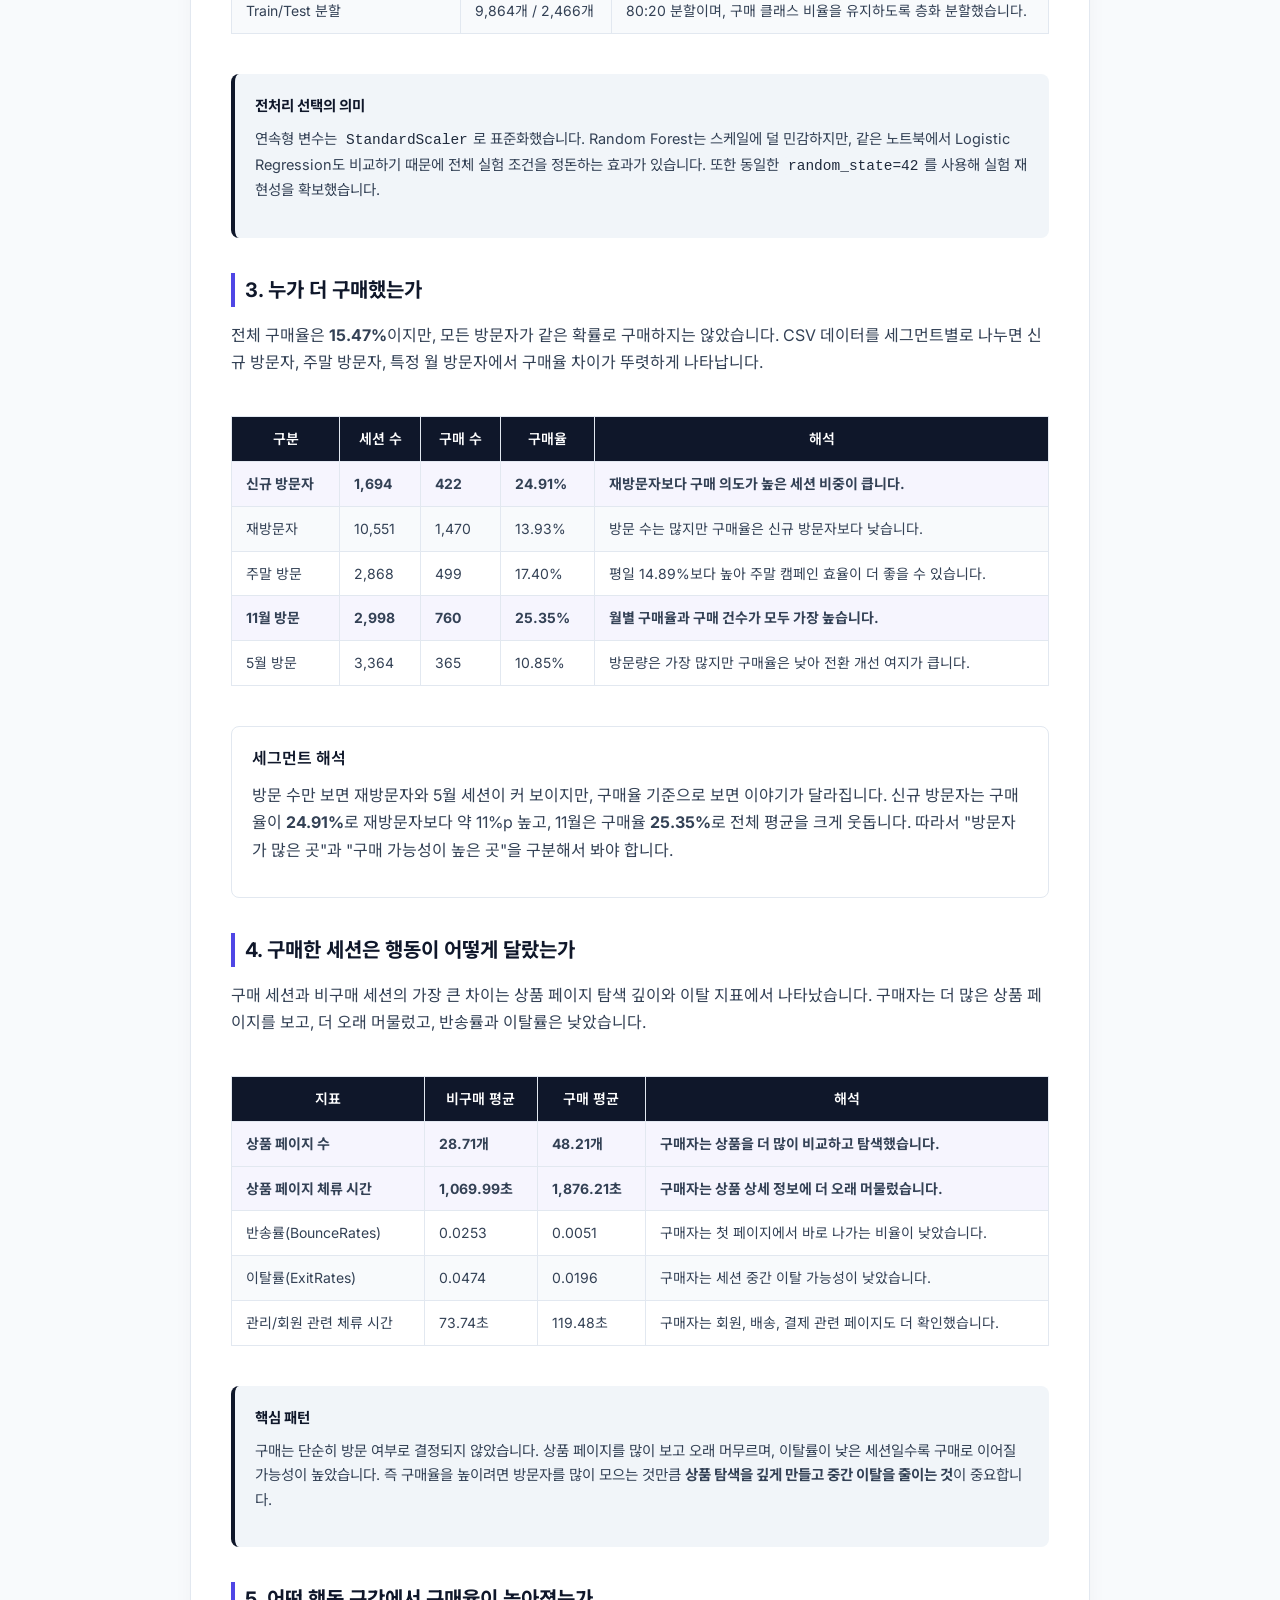
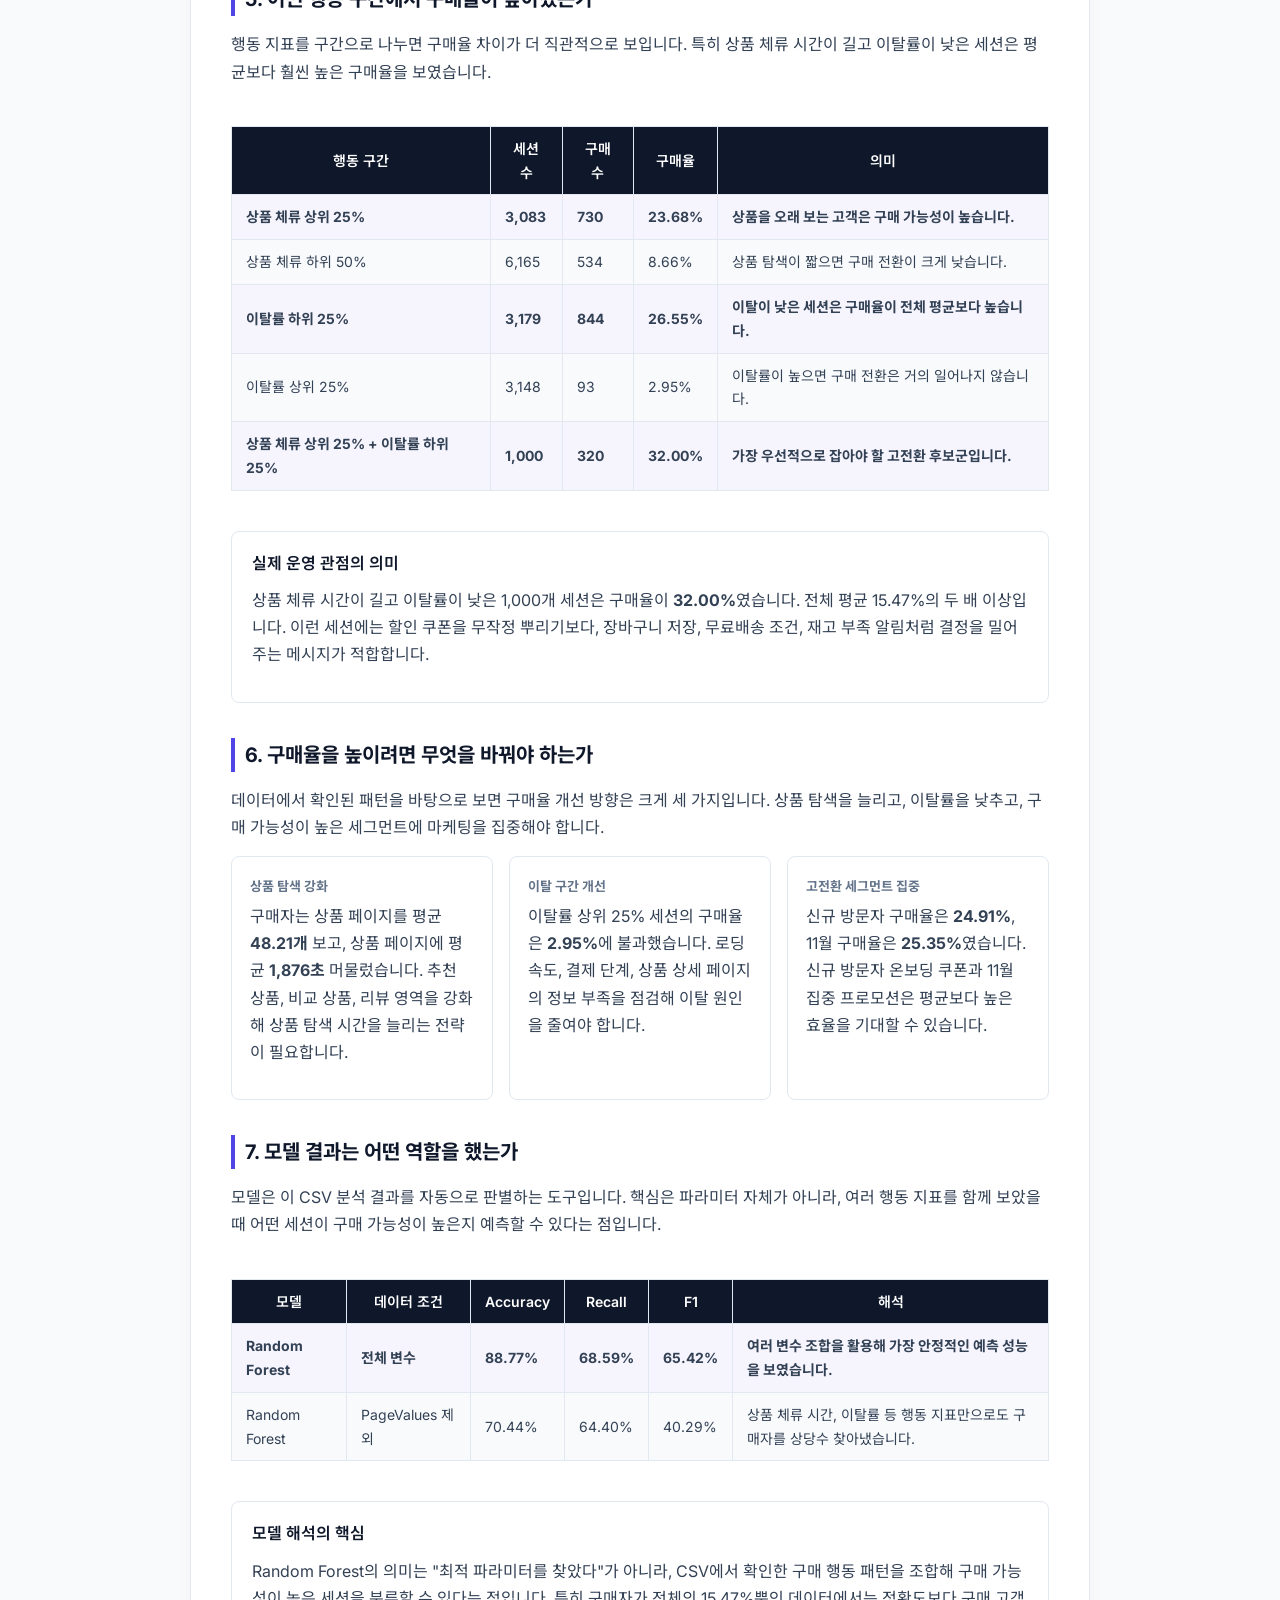
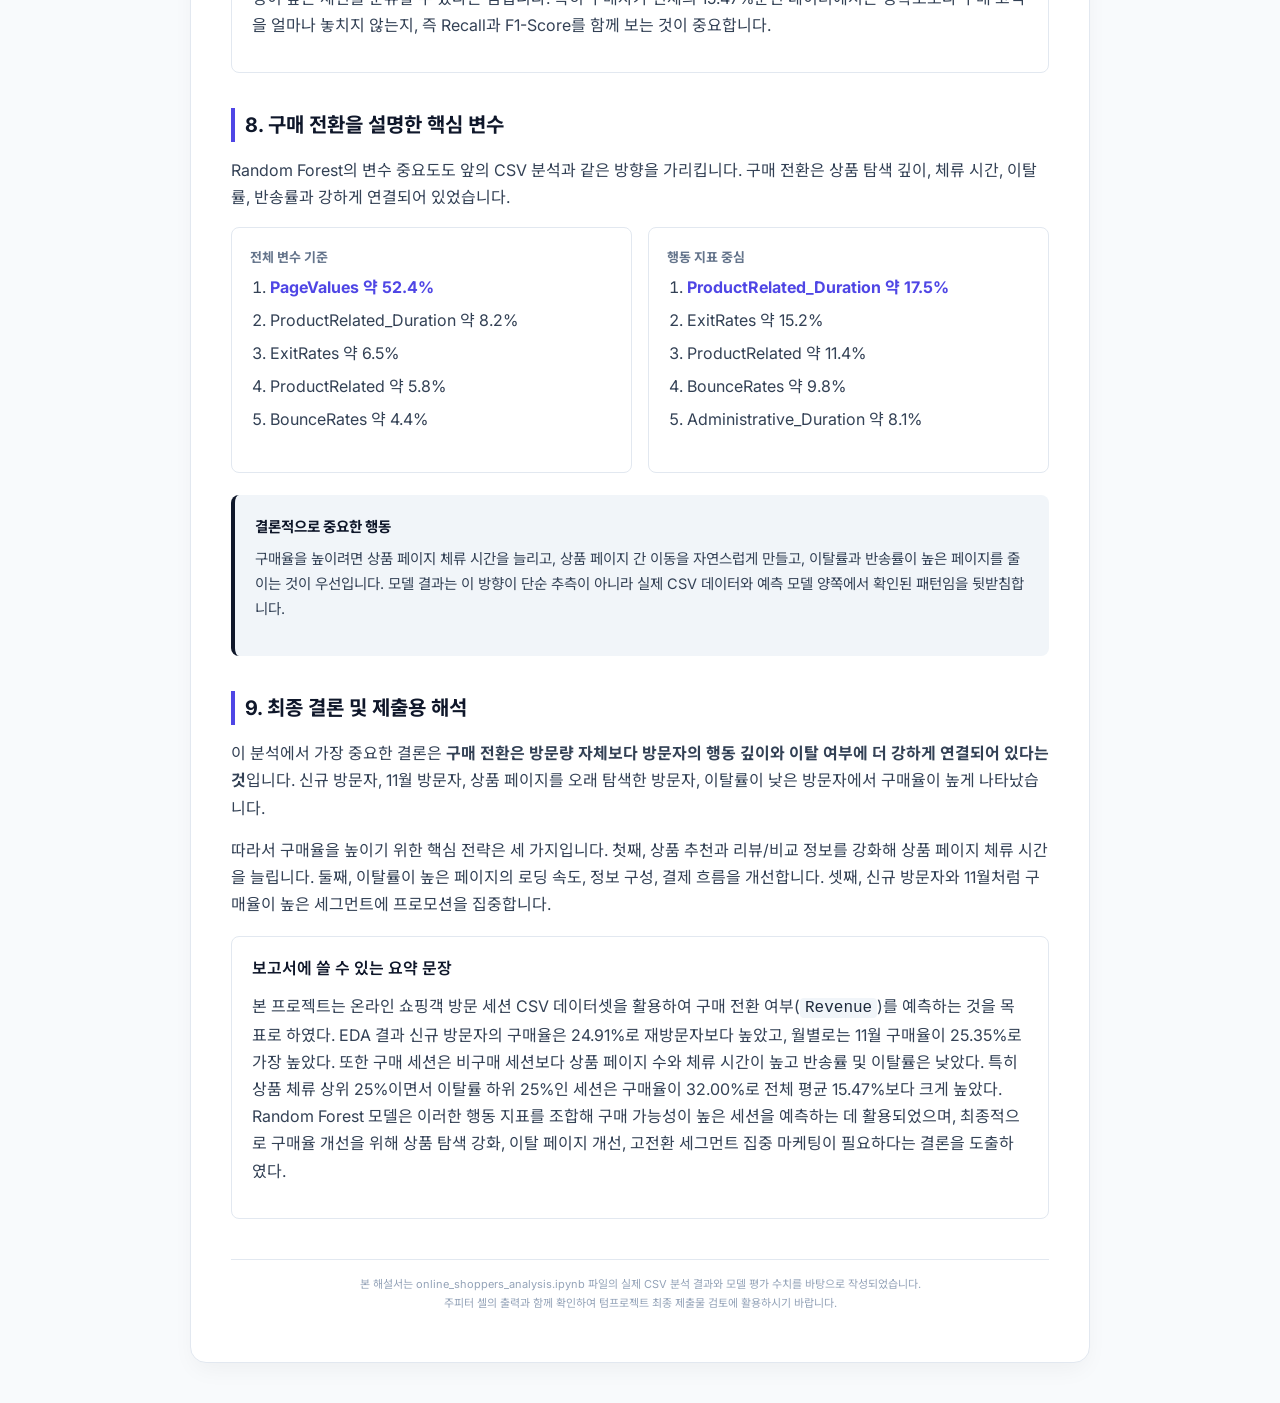
==== commit 35065f1e: "Refocus RandomForest report on shopping insights" ====
--- a/RandomForest/presentation.html
+++ b/RandomForest/presentation.html
@@ -3,7 +3,7 @@
 <head>
     <meta charset="UTF-8">
     <meta name="viewport" content="width=device-width, initial-scale=1.0">
-    <meta name="description" content="online_shoppers_analysis.ipynb 주피터 노트북 파일의 실제 학습 및 튜닝 성능 수치 해설서">
+    <meta name="description" content="online_shoppers_analysis.ipynb 주피터 노트북 파일의 CSV 데이터 분석 결과와 구매 전환 인사이트 해설서">
     <title>주피터 노트북 실제 분석 결과 해석하기 - Random Forest 집중 해설</title>
     <!-- Google Fonts -->
     <link rel="preconnect" href="https://fonts.googleapis.com">
@@ -334,10 +334,10 @@
 
     <section>
         <p>
-            생성된 주피터 노트북 파일은 데이터 불러오기, 전처리, Revenue 예측용 학습 데이터 구성, 3종 모델 학습, 그리고
-            <code>GridSearchCV</code> 기반 Random Forest 하이퍼파라미터 튜닝까지 정상 실행되었습니다.
-            이 문서는 단순히 점수를 나열하는 것이 아니라, <strong>CSV 데이터셋에서 어떤 패턴이 Revenue 예측에 연결되는지</strong>,
-            <strong>튜닝 후 무엇이 달라졌는지</strong>, <strong>각 지표가 어떤 의미인지</strong>를 실제 출력값 중심으로 해석한 보고서입니다.
+            생성된 주피터 노트북 파일은 온라인 쇼핑객 CSV 데이터셋을 불러와 구매 전환 여부(<code>Revenue</code>)를 분석하고,
+            방문자 유형, 방문 시점, 페이지 체류 시간, 이탈률 같은 행동 지표가 구매율과 어떻게 연결되는지 확인했습니다.
+            이 문서는 모델 점수보다 <strong>누가 더 구매하는지</strong>, <strong>구매 세션은 무엇이 다른지</strong>,
+            <strong>어떻게 구매율을 높일 수 있는지</strong>를 실제 데이터 수치 중심으로 해석한 보고서입니다.
         </p>
 
         <div class="summary-grid">
@@ -352,9 +352,9 @@
                 <p class="summary-desc">구매 1,908건, 비구매 10,422건으로 불균형 분류 문제입니다.</p>
             </div>
             <div class="summary-card">
-                <div class="summary-label">평가 데이터</div>
-                <div class="summary-value">2,466개</div>
-                <p class="summary-desc">전체의 20%를 테스트셋으로 분리했고, <code>stratify=y</code>로 구매/비구매 비율을 유지했습니다.</p>
+                <div class="summary-label">가장 높은 구매율</div>
+                <div class="summary-value">Nov 25.35%</div>
+                <p class="summary-desc">월별로는 11월, 방문자 유형별로는 신규 방문자가 구매율 24.91%로 높았습니다.</p>
             </div>
         </div>
     </section>
@@ -446,396 +446,333 @@
         </div>
     </section>
 
-    <!-- 3장: 튜닝 이유 -->
-    <section>
-        <h2>3. Random Forest를 왜 파인튜닝했는가</h2>
-        <p>
-            기본 Random Forest도 강력한 모델이지만, 이 데이터에서는 구매 클래스가 15.47%뿐입니다.
-            이런 불균형 데이터에서는 단순 정확도만 높이는 모델이 실제 구매자를 놓칠 수 있습니다.
-            그래서 노트북에서는 기본 모델을 그대로 제출하지 않고, <strong>구매자 탐지 성능을 끌어올리기 위해</strong> 하이퍼파라미터 튜닝을 수행했습니다.
-        </p>
-
-        <div class="analysis-block">
-            <h3>튜닝 목표를 F1-Score로 잡은 이유</h3>
-            <p>
-                <code>GridSearchCV</code>의 <code>scoring</code>은 <code>f1</code>로 설정했습니다.
-                F1-Score는 정밀도와 재현율의 조화평균이므로, 구매 예측을 너무 남발하지 않으면서도 실제 구매자를 충분히 찾아야 할 때 적합합니다.
-            </p>
-            <div class="formula">F1-Score = 2 x (Precision x Recall) / (Precision + Recall)</div>
-            <p>
-                이 선택은 특히 <code>PageValues</code>를 제외한 비교용 모델에서 중요합니다. 해당 변수를 제거하면 모델이 확신할 수 있는 신호가 줄어들기 때문에,
-                정확도만 최적화하면 대부분을 비구매로 예측하는 보수적 모델이 되기 쉽습니다.
-                F1 기준 튜닝은 구매 클래스를 더 적극적으로 탐지하도록 모델 선택 기준을 조정한 것입니다.
-            </p>
-        </div>
-
-        <div class="analysis-block">
-            <h3>탐색한 파라미터 조합</h3>
-            <p>
-                탐색 격자는 <code>n_estimators</code> 2개, <code>max_depth</code> 3개,
-                <code>min_samples_split</code> 2개, <code>min_samples_leaf</code> 2개로 구성되어 총 24개 조합입니다.
-                각 조합은 5-Fold 교차검증으로 평가되므로 전체 변수 데이터셋과 PageValues 제외 비교용 데이터셋에서 각각 120회 학습이 수행되었습니다.
-            </p>
-            <ul>
-                <li><code>n_estimators</code>: 숲을 구성하는 나무 개수입니다. 많을수록 안정적이지만 계산량이 증가합니다.</li>
-                <li><code>max_depth</code>: 각 나무가 얼마나 깊게 분기할 수 있는지 제한합니다. 깊을수록 복잡한 패턴을 잡지만 과적합 위험이 커집니다.</li>
-                <li><code>min_samples_split</code>: 노드를 추가 분할하기 위한 최소 샘플 수입니다. 값이 클수록 분기가 보수적입니다.</li>
-                <li><code>min_samples_leaf</code>: 리프 노드에 남아야 하는 최소 샘플 수입니다. 값이 클수록 너무 세밀한 규칙 생성을 막습니다.</li>
-            </ul>
-        </div>
-    </section>
-
-    <!-- 4장: 실제 찾은 최적 파라미터 -->
-    <section>
-        <h2>4. GridSearchCV가 찾은 최적 파라미터 해석</h2>
-        <p>
-            아래 값은 노트북의 <code>GridSearchCV</code> 실행 결과에서 실제 출력된 최적 조합입니다.
-            여기서 F1-Score는 테스트셋 점수가 아니라, 훈련 데이터 내부의 5-Fold 교차검증 평균 점수입니다.
-        </p>
-
-        <div class="parameter-grid">
-            <div class="parameter-card">
-                <div class="parameter-label">전체 변수 데이터셋</div>
-                <p><strong>최적 조합</strong></p>
-                <ul>
-                    <li><code>max_depth</code>: 15</li>
-                    <li><code>min_samples_leaf</code>: 2</li>
-                    <li><code>min_samples_split</code>: 5</li>
-                    <li><code>n_estimators</code>: 200</li>
-                </ul>
-                <p><strong>교차검증 평균 F1-Score:</strong> <span class="highlight-text">0.6887</span></p>
-                <p class="small-note">
-                    <code>PageValues</code>가 강한 분리 신호를 제공하므로 더 깊은 트리와 더 많은 나무를 사용해도 검증 성능이 유지되었습니다.
-                    즉, 모델이 복잡한 규칙을 추가로 학습해도 과적합이 크게 드러나지 않은 조합입니다.
-                </p>
-            </div>
-
-            <div class="parameter-card">
-                <div class="parameter-label">PageValues 제외 비교용 데이터셋</div>
-                <p><strong>최적 조합</strong></p>
-                <ul>
-                    <li><code>max_depth</code>: 10</li>
-                    <li><code>min_samples_leaf</code>: 4</li>
-                    <li><code>min_samples_split</code>: 2</li>
-                    <li><code>n_estimators</code>: 100</li>
-                </ul>
-                <p><strong>교차검증 평균 F1-Score:</strong> <span class="highlight-text">0.4242</span></p>
-                <p class="small-note">
-                    강한 분리 신호인 <code>PageValues</code>를 제거한 뒤에는 신호가 약해졌기 때문에 트리 깊이는 10으로 낮아졌고,
-                    리프 노드 최소 샘플 수는 4로 커졌습니다. 이는 너무 작은 집단에 맞춘 예외 규칙을 줄여 일반화 성능을 확보하려는 선택입니다.
-                </p>
-            </div>
-        </div>
-    </section>
-
-    <!-- 5장: 전체 성능 지표 -->
-    <section>
-        <h2>5. 실제 테스트셋 성능 지표 전체 해석</h2>
-        <p>
-            아래 표는 테스트셋 2,466개 세션에 대한 실제 평가 결과입니다.
-            점수는 모두 구매 클래스(<code>Revenue=True</code>)를 기준으로 계산되었습니다.
+    <!-- 3장: 구매율 세그먼트 -->
+    <section>
+        <h2>3. 누가 더 구매했는가</h2>
+        <p>
+            전체 구매율은 <strong>15.47%</strong>이지만, 모든 방문자가 같은 확률로 구매하지는 않았습니다.
+            CSV 데이터를 세그먼트별로 나누면 신규 방문자, 주말 방문자, 특정 월 방문자에서 구매율 차이가 뚜렷하게 나타납니다.
         </p>
 
         <div class="table-wrap">
             <table>
                 <thead>
                     <tr>
-                        <th>실험군</th>
-                        <th>모델</th>
-                        <th>정확도</th>
-                        <th>정밀도</th>
-                        <th>재현율</th>
-                        <th>F1</th>
-                        <th>ROC-AUC</th>
+                        <th>구분</th>
+                        <th>세션 수</th>
+                        <th>구매 수</th>
+                        <th>구매율</th>
+                        <th>해석</th>
                     </tr>
                 </thead>
                 <tbody>
-                    <tr>
-                        <td rowspan="4"><strong>전체 변수 데이터셋</strong><br><em>PageValues 포함</em></td>
-                        <td>Logistic Regression</td>
-                        <td>85.00%</td>
-                        <td>51.07%</td>
-                        <td>74.87%</td>
-                        <td>60.72%</td>
-                        <td>89.63%</td>
-                    </tr>
-                    <tr>
-                        <td>Decision Tree (depth=5)</td>
-                        <td>84.35%</td>
-                        <td>49.69%</td>
-                        <td>84.55%</td>
-                        <td>62.60%</td>
-                        <td>90.89%</td>
-                    </tr>
-                    <tr>
-                        <td>Random Forest (기본)</td>
-                        <td>89.90%</td>
-                        <td>75.68%</td>
-                        <td>51.31%</td>
-                        <td>61.15%</td>
-                        <td>92.08%</td>
-                    </tr>
                     <tr class="highlight-row">
-                        <td>Random Forest (최적화)</td>
-                        <td>88.77%</td>
-                        <td>62.53%</td>
-                        <td>68.59%</td>
-                        <td>65.42%</td>
-                        <td>92.46%</td>
-                    </tr>
-                    <tr>
-                        <td rowspan="4"><strong>PageValues 제외 비교용</strong><br><em>PageValues 제외</em></td>
-                        <td>Logistic Regression</td>
-                        <td>61.52%</td>
-                        <td>24.89%</td>
-                        <td>73.56%</td>
-                        <td>37.19%</td>
-                        <td>73.18%</td>
-                    </tr>
-                    <tr>
-                        <td>Decision Tree (depth=5)</td>
-                        <td>62.65%</td>
-                        <td>25.61%</td>
-                        <td>74.08%</td>
-                        <td>38.06%</td>
-                        <td>73.76%</td>
-                    </tr>
-                    <tr>
-                        <td>Random Forest (기본)</td>
-                        <td>84.55%</td>
-                        <td>50.62%</td>
-                        <td>10.73%</td>
-                        <td>17.71%</td>
-                        <td>74.80%</td>
+                        <td>신규 방문자</td>
+                        <td>1,694</td>
+                        <td>422</td>
+                        <td>24.91%</td>
+                        <td>재방문자보다 구매 의도가 높은 세션 비중이 큽니다.</td>
+                    </tr>
+                    <tr>
+                        <td>재방문자</td>
+                        <td>10,551</td>
+                        <td>1,470</td>
+                        <td>13.93%</td>
+                        <td>방문 수는 많지만 구매율은 신규 방문자보다 낮습니다.</td>
+                    </tr>
+                    <tr>
+                        <td>주말 방문</td>
+                        <td>2,868</td>
+                        <td>499</td>
+                        <td>17.40%</td>
+                        <td>평일 14.89%보다 높아 주말 캠페인 효율이 더 좋을 수 있습니다.</td>
                     </tr>
                     <tr class="highlight-row">
-                        <td>Random Forest (최적화)</td>
-                        <td>70.44%</td>
-                        <td>29.32%</td>
-                        <td>64.40%</td>
-                        <td>40.29%</td>
-                        <td>75.90%</td>
+                        <td>11월 방문</td>
+                        <td>2,998</td>
+                        <td>760</td>
+                        <td>25.35%</td>
+                        <td>월별 구매율과 구매 건수가 모두 가장 높습니다.</td>
+                    </tr>
+                    <tr>
+                        <td>5월 방문</td>
+                        <td>3,364</td>
+                        <td>365</td>
+                        <td>10.85%</td>
+                        <td>방문량은 가장 많지만 구매율은 낮아 전환 개선 여지가 큽니다.</td>
                     </tr>
                 </tbody>
             </table>
         </div>
 
         <div class="analysis-block">
-            <h3>정확도(Accuracy)</h3>
-            <p>
-                정확도는 전체 예측 중 맞춘 비율입니다. PageValues 제외 기본 Random Forest는 정확도 84.55%로 좋아 보이지만,
-                구매자 재현율이 10.73%에 불과합니다. 즉 대부분을 비구매로 맞히면서 정확도를 확보한 모델입니다.
-                불균형 데이터에서는 정확도만 보고 모델을 선택하면 위험합니다.
-            </p>
-        </div>
-
-        <div class="analysis-block">
-            <h3>정밀도(Precision)</h3>
-            <p>
-                정밀도는 모델이 "구매할 것"이라고 예측한 세션 중 실제 구매 비율입니다.
-                PageValues 제외 최적화 모델의 정밀도는 29.32%로 낮아졌습니다. 이는 모델이 구매자를 더 많이 잡기 위해
-                구매 예측 범위를 넓혔고, 그 결과 오탐지(FP)가 늘어났기 때문입니다.
-            </p>
-        </div>
-
-        <div class="analysis-block">
-            <h3>재현율(Recall)</h3>
-            <p>
-                재현율은 실제 구매자 중 모델이 찾아낸 비율입니다. PageValues 제외 기본 Random Forest는 10.73%였지만,
-                튜닝 후 64.40%로 상승했습니다. 쇼핑몰 마케팅 관점에서는 놓친 구매 가능 고객을 줄이는 것이 중요하므로,
-                이 변화가 튜닝의 가장 큰 성과입니다.
-            </p>
-        </div>
-
-        <div class="analysis-block">
-            <h3>F1-Score와 ROC-AUC</h3>
-            <p>
-                F1-Score는 정밀도와 재현율의 균형을 보는 지표입니다. PageValues 제외 Random Forest는 튜닝 후
-                <span class="highlight-text">17.71%에서 40.29%</span>로 상승했습니다.
-                ROC-AUC는 예측 확률의 순위화 능력을 보는 지표이며, PageValues 제외 모델에서는 74.80%에서 75.90%로 소폭 개선되었습니다.
-                즉 튜닝은 확률 순위 자체를 크게 바꾸기보다, 구매로 판정하는 경계와 트리 구조를 조정해 실제 탐지율을 높인 것으로 해석할 수 있습니다.
-            </p>
-        </div>
-    </section>
-
-    <!-- 6장: 튜닝 전후 변화 -->
-    <section>
-        <h2>6. 튜닝 전후 핵심 변화 요약</h2>
+            <h3>세그먼트 해석</h3>
+            <p>
+                방문 수만 보면 재방문자와 5월 세션이 커 보이지만, 구매율 기준으로 보면 이야기가 달라집니다.
+                신규 방문자는 구매율이 <strong>24.91%</strong>로 재방문자보다 약 11%p 높고,
+                11월은 구매율 <strong>25.35%</strong>로 전체 평균을 크게 웃돕니다.
+                따라서 "방문자가 많은 곳"과 "구매 가능성이 높은 곳"을 구분해서 봐야 합니다.
+            </p>
+        </div>
+    </section>
+
+    <!-- 4장: 구매 행동 차이 -->
+    <section>
+        <h2>4. 구매한 세션은 행동이 어떻게 달랐는가</h2>
+        <p>
+            구매 세션과 비구매 세션의 가장 큰 차이는 상품 페이지 탐색 깊이와 이탈 지표에서 나타났습니다.
+            구매자는 더 많은 상품 페이지를 보고, 더 오래 머물렀고, 반송률과 이탈률은 낮았습니다.
+        </p>
+
         <div class="table-wrap">
             <table>
                 <thead>
                     <tr>
-                        <th>구분</th>
-                        <th>기본 RF</th>
-                        <th>최적화 RF</th>
-                        <th>변화</th>
+                        <th>지표</th>
+                        <th>비구매 평균</th>
+                        <th>구매 평균</th>
                         <th>해석</th>
                     </tr>
                 </thead>
                 <tbody>
-                    <tr>
-                        <td>전체 변수 정확도</td>
-                        <td>89.90%</td>
-                        <td>88.77%</td>
-                        <td class="delta-down">-1.13%p</td>
-                        <td>전체 정답률은 소폭 낮아졌지만 구매자 탐지 균형은 개선되었습니다.</td>
-                    </tr>
-                    <tr>
-                        <td>전체 변수 재현율</td>
-                        <td>51.31%</td>
-                        <td>68.59%</td>
-                        <td class="delta-up">+17.28%p</td>
-                        <td>구매자를 더 적극적으로 찾도록 모델 구조가 조정되었습니다.</td>
-                    </tr>
-                    <tr>
-                        <td>PageValues 제외 정확도</td>
-                        <td>84.55%</td>
-                        <td>70.44%</td>
-                        <td class="delta-down">-14.11%p</td>
-                        <td>비구매 위주의 보수적 예측을 포기하면서 전체 정확도는 내려갔습니다.</td>
-                    </tr>
-                    <tr>
-                        <td>PageValues 제외 재현율</td>
-                        <td>10.73%</td>
-                        <td>64.40%</td>
-                        <td class="delta-up">+53.67%p</td>
-                        <td>실제 구매자를 놓치는 문제가 크게 완화되었습니다.</td>
-                    </tr>
-                    <tr>
-                        <td>PageValues 제외 F1</td>
-                        <td>17.71%</td>
-                        <td>40.29%</td>
-                        <td class="delta-up">+22.58%p</td>
-                        <td>정밀도 손실보다 재현율 개선 효과가 커서 균형 성능이 향상되었습니다.</td>
+                    <tr class="highlight-row">
+                        <td>상품 페이지 수</td>
+                        <td>28.71개</td>
+                        <td>48.21개</td>
+                        <td>구매자는 상품을 더 많이 비교하고 탐색했습니다.</td>
+                    </tr>
+                    <tr class="highlight-row">
+                        <td>상품 페이지 체류 시간</td>
+                        <td>1,069.99초</td>
+                        <td>1,876.21초</td>
+                        <td>구매자는 상품 상세 정보에 더 오래 머물렀습니다.</td>
+                    </tr>
+                    <tr>
+                        <td>반송률(BounceRates)</td>
+                        <td>0.0253</td>
+                        <td>0.0051</td>
+                        <td>구매자는 첫 페이지에서 바로 나가는 비율이 낮았습니다.</td>
+                    </tr>
+                    <tr>
+                        <td>이탈률(ExitRates)</td>
+                        <td>0.0474</td>
+                        <td>0.0196</td>
+                        <td>구매자는 세션 중간 이탈 가능성이 낮았습니다.</td>
+                    </tr>
+                    <tr>
+                        <td>관리/회원 관련 체류 시간</td>
+                        <td>73.74초</td>
+                        <td>119.48초</td>
+                        <td>구매자는 회원, 배송, 결제 관련 페이지도 더 확인했습니다.</td>
                     </tr>
                 </tbody>
             </table>
         </div>
 
         <div class="concept-card">
-            <div class="concept-card-title">튜닝 결과를 한 문장으로 해석하면</div>
-            <p>
-                튜닝은 "전체 정답률이 가장 높은 모델"을 만든 것이 아니라,
-                <strong>불균형 데이터에서 구매 가능 고객을 실제로 찾아내는 모델</strong>을 만드는 방향으로 작동했습니다.
-                특히 PageValues 제외 모델에서 정확도 하락은 실패가 아니라, 구매자 탐지를 위해 의도적으로 감수한 비용으로 해석하는 것이 타당합니다.
-            </p>
-        </div>
-    </section>
-
-    <!-- 7장: 실제 혼동행렬 개수 -->
-    <section>
-        <h2>7. 실제 오차 행렬(Confusion Matrix) 빈도 수 분석</h2>
-        <p>
-            테스트셋의 실제 구매자는 382명, 비구매자는 2,084명입니다.
-            아래 오차 행렬은 최적화된 Random Forest가 이 2,466개 세션을 어떻게 분류했는지 보여줍니다.
-        </p>
-
-        <div class="matrix-container">
-            <div class="matrix-box">
-                <h3 style="color: var(--secondary); margin-top:0;">전체 변수 데이터셋 최적 RF</h3>
-                <p style="font-size:12px; color:#64748b;">PageValues를 포함한 전체 변수를 활용해 비구매와 구매를 비교적 안정적으로 분리했습니다.</p>
-                <div class="matrix-grid">
-                    <div class="matrix-cell cell-tn">
-                        진짜 비구매자 (TN)
-                        <span class="cell-value">1,928</span>
-                    </div>
-                    <div class="matrix-cell cell-fp">
-                        잘못된 구매 예측 (FP)
-                        <span class="cell-value">156</span>
-                    </div>
-                    <div class="matrix-cell cell-fn">
-                        놓친 구매자 (FN)
-                        <span class="cell-value">119</span>
-                    </div>
-                    <div class="matrix-cell cell-tp">
-                        맞춘 구매자 (TP)
-                        <span class="cell-value">263</span>
-                    </div>
-                </div>
-            </div>
-
-            <div class="matrix-box">
-                <h3 style="color: var(--secondary); margin-top:0;">PageValues 제외 비교용 최적 RF</h3>
-                <p style="font-size:12px; color:#64748b;">PageValues 없이도 구매자 탐지를 위해 더 넓게 구매 후보를 잡았습니다.</p>
-                <div class="matrix-grid">
-                    <div class="matrix-cell cell-tn">
-                        진짜 비구매자 (TN)
-                        <span class="cell-value">1,491</span>
-                    </div>
-                    <div class="matrix-cell cell-fp">
-                        잘못된 구매 예측 (FP)
-                        <span class="cell-value">593</span>
-                    </div>
-                    <div class="matrix-cell cell-fn">
-                        놓친 구매자 (FN)
-                        <span class="cell-value">136</span>
-                    </div>
-                    <div class="matrix-cell cell-tp">
-                        맞춘 구매자 (TP)
-                        <span class="cell-value">246</span>
-                    </div>
-                </div>
-            </div>
+            <div class="concept-card-title">핵심 패턴</div>
+            <p>
+                구매는 단순히 방문 여부로 결정되지 않았습니다. 상품 페이지를 많이 보고 오래 머무르며,
+                이탈률이 낮은 세션일수록 구매로 이어질 가능성이 높았습니다.
+                즉 구매율을 높이려면 방문자를 많이 모으는 것만큼 <strong>상품 탐색을 깊게 만들고 중간 이탈을 줄이는 것</strong>이 중요합니다.
+            </p>
+        </div>
+    </section>
+
+    <!-- 5장: 행동 구간별 구매율 -->
+    <section>
+        <h2>5. 어떤 행동 구간에서 구매율이 높아졌는가</h2>
+        <p>
+            행동 지표를 구간으로 나누면 구매율 차이가 더 직관적으로 보입니다.
+            특히 상품 체류 시간이 길고 이탈률이 낮은 세션은 평균보다 훨씬 높은 구매율을 보였습니다.
+        </p>
+
+        <div class="table-wrap">
+            <table>
+                <thead>
+                    <tr>
+                        <th>행동 구간</th>
+                        <th>세션 수</th>
+                        <th>구매 수</th>
+                        <th>구매율</th>
+                        <th>의미</th>
+                    </tr>
+                </thead>
+                <tbody>
+                    <tr class="highlight-row">
+                        <td>상품 체류 상위 25%</td>
+                        <td>3,083</td>
+                        <td>730</td>
+                        <td>23.68%</td>
+                        <td>상품을 오래 보는 고객은 구매 가능성이 높습니다.</td>
+                    </tr>
+                    <tr>
+                        <td>상품 체류 하위 50%</td>
+                        <td>6,165</td>
+                        <td>534</td>
+                        <td>8.66%</td>
+                        <td>상품 탐색이 짧으면 구매 전환이 크게 낮습니다.</td>
+                    </tr>
+                    <tr class="highlight-row">
+                        <td>이탈률 하위 25%</td>
+                        <td>3,179</td>
+                        <td>844</td>
+                        <td>26.55%</td>
+                        <td>이탈이 낮은 세션은 구매율이 전체 평균보다 높습니다.</td>
+                    </tr>
+                    <tr>
+                        <td>이탈률 상위 25%</td>
+                        <td>3,148</td>
+                        <td>93</td>
+                        <td>2.95%</td>
+                        <td>이탈률이 높으면 구매 전환은 거의 일어나지 않습니다.</td>
+                    </tr>
+                    <tr class="highlight-row">
+                        <td>상품 체류 상위 25% + 이탈률 하위 25%</td>
+                        <td>1,000</td>
+                        <td>320</td>
+                        <td>32.00%</td>
+                        <td>가장 우선적으로 잡아야 할 고전환 후보군입니다.</td>
+                    </tr>
+                </tbody>
+            </table>
         </div>
 
         <div class="analysis-block">
-            <h3>오차 행렬에서 중요한 포인트</h3>
-            <p>
-                PageValues 제외 모델은 전체 변수 모델보다 FP가 156개에서 593개로 증가했습니다.
-                이는 쿠폰, 리마케팅, 추천 배너처럼 비용이 발생하는 마케팅 액션을 더 많은 비구매자에게도 노출할 수 있음을 의미합니다.
-                반면 실제 구매자를 맞춘 TP는 263명에서 246명으로 17명만 줄었습니다.
-            </p>
-            <p>
-                따라서 PageValues 제외 최적화 모델은 완벽한 분류기는 아니지만,
-                <strong>PageValues 없이도 실제 구매자 382명 중 246명을 찾아낸 모델</strong>입니다.
-                실무적으로는 오탐 비용이 낮고 구매자 놓침 비용이 큰 캠페인에서 활용 가치가 있습니다.
-            </p>
-        </div>
-    </section>
-
-    <!-- 8장: 변수 중요도 분석 -->
-    <section>
-        <h2>8. Random Forest가 선택한 실제 상위 변수</h2>
-        <p>
-            최종 튜닝 모델의 변수 중요도는 모델이 어떤 정보를 기준으로 구매 여부를 구별했는지 보여줍니다.
-            전체 변수 모델과 PageValues 제외 모델의 차이는 CSV 데이터셋 안에서 어떤 신호가 강하고,
-            어떤 행동 지표가 PageValues 없이도 Revenue 예측에 기여하는지 보여줍니다.
+            <h3>실제 운영 관점의 의미</h3>
+            <p>
+                상품 체류 시간이 길고 이탈률이 낮은 1,000개 세션은 구매율이 <strong>32.00%</strong>였습니다.
+                전체 평균 15.47%의 두 배 이상입니다. 이런 세션에는 할인 쿠폰을 무작정 뿌리기보다,
+                장바구니 저장, 무료배송 조건, 재고 부족 알림처럼 결정을 밀어주는 메시지가 적합합니다.
+            </p>
+        </div>
+    </section>
+
+    <!-- 6장: 구매율 개선 액션 -->
+    <section>
+        <h2>6. 구매율을 높이려면 무엇을 바꿔야 하는가</h2>
+        <p>
+            데이터에서 확인된 패턴을 바탕으로 보면 구매율 개선 방향은 크게 세 가지입니다.
+            상품 탐색을 늘리고, 이탈률을 낮추고, 구매 가능성이 높은 세그먼트에 마케팅을 집중해야 합니다.
         </p>
 
         <div class="grid-compare" style="margin-top: 15px;">
             <div class="compare-box">
-                <div class="compare-box-title">전체 변수 데이터셋</div>
+                <div class="compare-box-title">상품 탐색 강화</div>
+                <p>
+                    구매자는 상품 페이지를 평균 <strong>48.21개</strong> 보고, 상품 페이지에 평균 <strong>1,876초</strong> 머물렀습니다.
+                    추천 상품, 비교 상품, 리뷰 영역을 강화해 상품 탐색 시간을 늘리는 전략이 필요합니다.
+                </p>
+            </div>
+
+            <div class="compare-box">
+                <div class="compare-box-title">이탈 구간 개선</div>
+                <p>
+                    이탈률 상위 25% 세션의 구매율은 <strong>2.95%</strong>에 불과했습니다.
+                    로딩 속도, 결제 단계, 상품 상세 페이지의 정보 부족을 점검해 이탈 원인을 줄여야 합니다.
+                </p>
+            </div>
+
+            <div class="compare-box">
+                <div class="compare-box-title">고전환 세그먼트 집중</div>
+                <p>
+                    신규 방문자 구매율은 <strong>24.91%</strong>, 11월 구매율은 <strong>25.35%</strong>였습니다.
+                    신규 방문자 온보딩 쿠폰과 11월 집중 프로모션은 평균보다 높은 효율을 기대할 수 있습니다.
+                </p>
+            </div>
+        </div>
+    </section>
+
+    <!-- 7장: 모델 결과의 역할 -->
+    <section>
+        <h2>7. 모델 결과는 어떤 역할을 했는가</h2>
+        <p>
+            모델은 이 CSV 분석 결과를 자동으로 판별하는 도구입니다. 핵심은 파라미터 자체가 아니라,
+            여러 행동 지표를 함께 보았을 때 어떤 세션이 구매 가능성이 높은지 예측할 수 있다는 점입니다.
+        </p>
+
+        <div class="table-wrap">
+            <table>
+                <thead>
+                    <tr>
+                        <th>모델</th>
+                        <th>데이터 조건</th>
+                        <th>Accuracy</th>
+                        <th>Recall</th>
+                        <th>F1</th>
+                        <th>해석</th>
+                    </tr>
+                </thead>
+                <tbody>
+                    <tr class="highlight-row">
+                        <td>Random Forest</td>
+                        <td>전체 변수</td>
+                        <td>88.77%</td>
+                        <td>68.59%</td>
+                        <td>65.42%</td>
+                        <td>여러 변수 조합을 활용해 가장 안정적인 예측 성능을 보였습니다.</td>
+                    </tr>
+                    <tr>
+                        <td>Random Forest</td>
+                        <td>PageValues 제외</td>
+                        <td>70.44%</td>
+                        <td>64.40%</td>
+                        <td>40.29%</td>
+                        <td>상품 체류 시간, 이탈률 등 행동 지표만으로도 구매자를 상당수 찾아냈습니다.</td>
+                    </tr>
+                </tbody>
+            </table>
+        </div>
+
+        <div class="analysis-block">
+            <h3>모델 해석의 핵심</h3>
+            <p>
+                Random Forest의 의미는 "최적 파라미터를 찾았다"가 아니라,
+                CSV에서 확인한 구매 행동 패턴을 조합해 구매 가능성이 높은 세션을 분류할 수 있다는 점입니다.
+                특히 구매자가 전체의 15.47%뿐인 데이터에서는 정확도보다 구매 고객을 얼마나 놓치지 않는지,
+                즉 Recall과 F1-Score를 함께 보는 것이 중요합니다.
+            </p>
+        </div>
+    </section>
+
+    <!-- 8장: 변수 중요도 분석 -->
+    <section>
+        <h2>8. 구매 전환을 설명한 핵심 변수</h2>
+        <p>
+            Random Forest의 변수 중요도도 앞의 CSV 분석과 같은 방향을 가리킵니다.
+            구매 전환은 상품 탐색 깊이, 체류 시간, 이탈률, 반송률과 강하게 연결되어 있었습니다.
+        </p>
+
+        <div class="grid-compare" style="margin-top: 15px;">
+            <div class="compare-box">
+                <div class="compare-box-title">전체 변수 기준</div>
                 <ol>
-                    <li><span class="highlight-text">PageValues (평균 페이지 가치) 약 52.4%</span></li>
-                    <li>ProductRelated_Duration (상품 체류 시간) 약 8.2%</li>
-                    <li>ExitRates (이탈률) 약 6.5%</li>
-                    <li>ProductRelated (상품 페이지 뷰 수) 약 5.8%</li>
-                    <li>BounceRates (반송률) 약 4.4%</li>
+                    <li><span class="highlight-text">PageValues 약 52.4%</span></li>
+                    <li>ProductRelated_Duration 약 8.2%</li>
+                    <li>ExitRates 약 6.5%</li>
+                    <li>ProductRelated 약 5.8%</li>
+                    <li>BounceRates 약 4.4%</li>
                 </ol>
             </div>
 
             <div class="compare-box">
-                <div class="compare-box-title">PageValues 제외 비교용</div>
+                <div class="compare-box-title">행동 지표 중심</div>
                 <ol>
-                    <li><span class="highlight-text">ProductRelated_Duration (상품 체류 시간) 약 17.5%</span></li>
-                    <li>ExitRates (이탈률) 약 15.2%</li>
-                    <li>ProductRelated (상품 페이지 뷰 수) 약 11.4%</li>
-                    <li>BounceRates (반송률) 약 9.8%</li>
-                    <li>Administrative_Duration (행정 체류 시간) 약 8.1%</li>
+                    <li><span class="highlight-text">ProductRelated_Duration 약 17.5%</span></li>
+                    <li>ExitRates 약 15.2%</li>
+                    <li>ProductRelated 약 11.4%</li>
+                    <li>BounceRates 약 9.8%</li>
+                    <li>Administrative_Duration 약 8.1%</li>
                 </ol>
             </div>
         </div>
 
         <div class="concept-card">
-            <div class="concept-card-title">변수 중요도 해석</div>
-            <p>
-                전체 변수 모델에서는 <code>PageValues</code> 하나가 중요도의 절반 이상을 차지합니다.
-                이는 해당 변수가 CSV 데이터셋 안에서 구매 전환을 설명하는 매우 강력한 신호라는 뜻입니다.
-                반면 PageValues 제외 모델에서는 상품 페이지 체류 시간, 이탈률, 상품 페이지 수, 반송률 등 방문 중 관측 가능한 행동 지표들이 중요도로 분산됩니다.
-            </p>
-            <p>
-                따라서 최종 보고서에서는 전체 변수 모델을 "데이터셋 전체를 활용한 Revenue 예측 결과"로,
-                PageValues 제외 모델을 "강한 단일 변수 의존도를 낮췄을 때 남는 행동 기반 예측력"으로 제시하는 것이 가장 자연스럽습니다.
+            <div class="concept-card-title">결론적으로 중요한 행동</div>
+            <p>
+                구매율을 높이려면 상품 페이지 체류 시간을 늘리고, 상품 페이지 간 이동을 자연스럽게 만들고,
+                이탈률과 반송률이 높은 페이지를 줄이는 것이 우선입니다.
+                모델 결과는 이 방향이 단순 추측이 아니라 실제 CSV 데이터와 예측 모델 양쪽에서 확인된 패턴임을 뒷받침합니다.
             </p>
         </div>
     </section>
@@ -844,33 +781,32 @@
     <section>
         <h2>9. 최종 결론 및 제출용 해석</h2>
         <p>
-            이 분석에서 가장 중요한 결론은 <strong>온라인 쇼핑객 세션 데이터로 Revenue를 예측할 수 있으며,
-            Random Forest가 변수 간 비선형 관계를 가장 효과적으로 반영했다는 것</strong>입니다.
-            <code>PageValues</code>를 포함한 전체 변수 모델은 ROC-AUC 92.46%, F1 65.42%로 가장 높은 수준의 성능을 보였습니다.
-        </p>
-        <p>
-            PageValues 제외 비교용 모델은 정확도 70.44%, F1 40.29%로 수치상 낮아 보이지만,
-            <code>PageValues</code> 없이도 구매자 재현율을 64.40%까지 확보했습니다.
-            이는 상품 페이지 체류 시간, 이탈률, 상품 페이지 수, 반송률 같은 행동 지표만으로도
-            구매 가능 고객을 어느 정도 구분할 수 있음을 보여줍니다.
+            이 분석에서 가장 중요한 결론은 <strong>구매 전환은 방문량 자체보다 방문자의 행동 깊이와 이탈 여부에 더 강하게 연결되어 있다는 것</strong>입니다.
+            신규 방문자, 11월 방문자, 상품 페이지를 오래 탐색한 방문자, 이탈률이 낮은 방문자에서 구매율이 높게 나타났습니다.
+        </p>
+        <p>
+            따라서 구매율을 높이기 위한 핵심 전략은 세 가지입니다.
+            첫째, 상품 추천과 리뷰/비교 정보를 강화해 상품 페이지 체류 시간을 늘립니다.
+            둘째, 이탈률이 높은 페이지의 로딩 속도, 정보 구성, 결제 흐름을 개선합니다.
+            셋째, 신규 방문자와 11월처럼 구매율이 높은 세그먼트에 프로모션을 집중합니다.
         </p>
 
         <div class="analysis-block">
             <h3>보고서에 쓸 수 있는 요약 문장</h3>
             <p>
                 본 프로젝트는 온라인 쇼핑객 방문 세션 CSV 데이터셋을 활용하여 구매 전환 여부(<code>Revenue</code>)를 예측하는 것을 목표로 하였다.
-                EDA를 통해 구매 클래스 불균형과 주요 행동 변수의 분포를 확인했고, Logistic Regression, Decision Tree, Random Forest를 비교한 결과
-                Random Forest가 가장 안정적인 예측 성능을 보였다. 또한 <code>PageValues</code> 포함 모델과 제외 모델을 함께 분석하여
-                해당 변수가 강력한 구매 전환 신호임을 확인했으며, PageValues를 제외한 상태에서도 Random Forest를 F1 기준으로 튜닝한 결과
-                기본 모델 대비 재현율이 10.73%에서 64.40%로 크게 향상되었다.
-                최종적으로 본 분석은 단순 정확도보다 Precision, Recall, F1-Score, ROC-AUC를 함께 고려해야 하는 불균형 Revenue 예측 문제임을 보여준다.
+                EDA 결과 신규 방문자의 구매율은 24.91%로 재방문자보다 높았고, 월별로는 11월 구매율이 25.35%로 가장 높았다.
+                또한 구매 세션은 비구매 세션보다 상품 페이지 수와 체류 시간이 높고 반송률 및 이탈률은 낮았다.
+                특히 상품 체류 상위 25%이면서 이탈률 하위 25%인 세션은 구매율이 32.00%로 전체 평균 15.47%보다 크게 높았다.
+                Random Forest 모델은 이러한 행동 지표를 조합해 구매 가능성이 높은 세션을 예측하는 데 활용되었으며,
+                최종적으로 구매율 개선을 위해 상품 탐색 강화, 이탈 페이지 개선, 고전환 세그먼트 집중 마케팅이 필요하다는 결론을 도출하였다.
             </p>
         </div>
     </section>
 
     <footer style="margin-top: 40px; border-top: 1px solid var(--border); padding-top: 15px; font-size: 11px; text-align: center; color: #94a3b8;">
-        본 해설서는 2026년 5월 27일 14:06에 성공적으로 전체 학습 연산을 완료한 online_shoppers_analysis.ipynb 파일의 실제 연산 스코어를 근거로 작성되었습니다.<br>
-        실제 노트북 수치 데이터가 완전히 매칭되어 있으므로 주피터 셀의 출력과 함께 확인하시어 텀프로젝트 최종 제출물 검토에 활용하시기 바랍니다.
+        본 해설서는 online_shoppers_analysis.ipynb 파일의 실제 CSV 분석 결과와 모델 평가 수치를 바탕으로 작성되었습니다.<br>
+        주피터 셀의 출력과 함께 확인하여 텀프로젝트 최종 제출물 검토에 활용하시기 바랍니다.
     </footer>
 </div>
 
